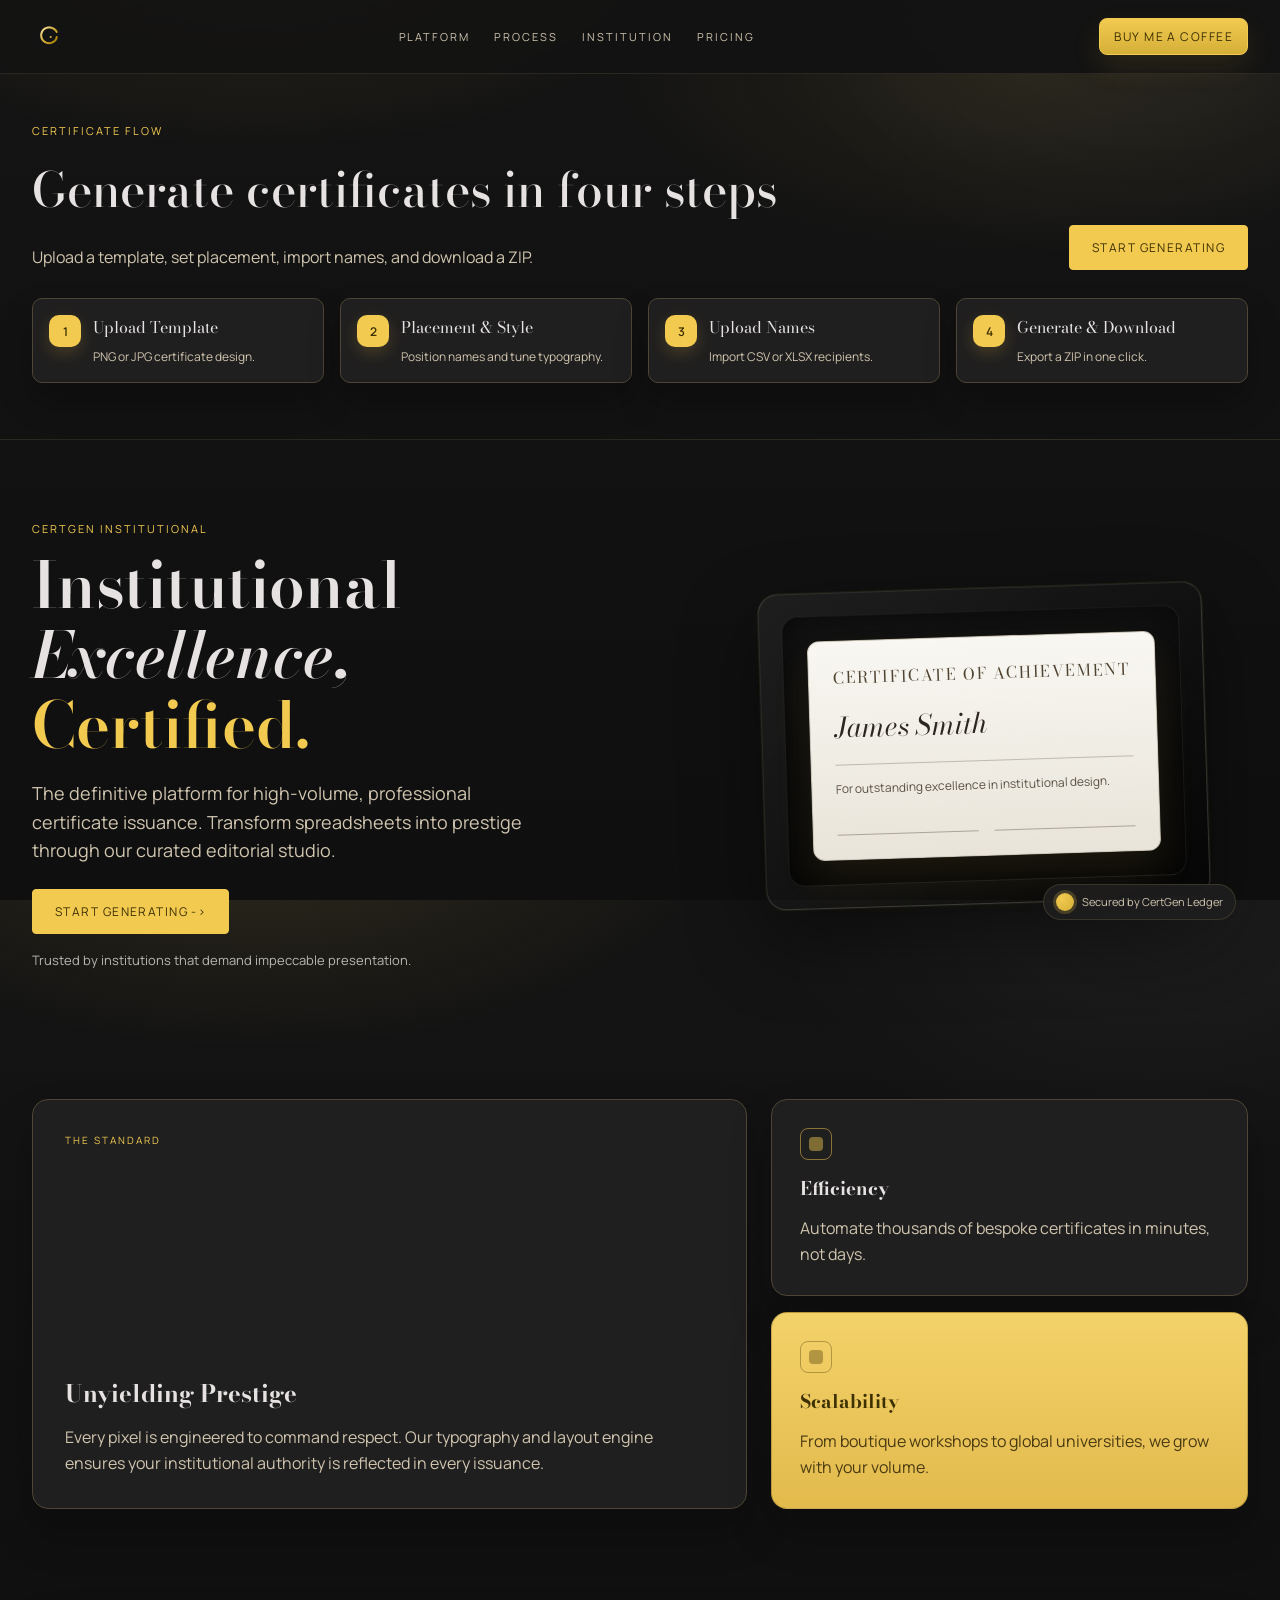
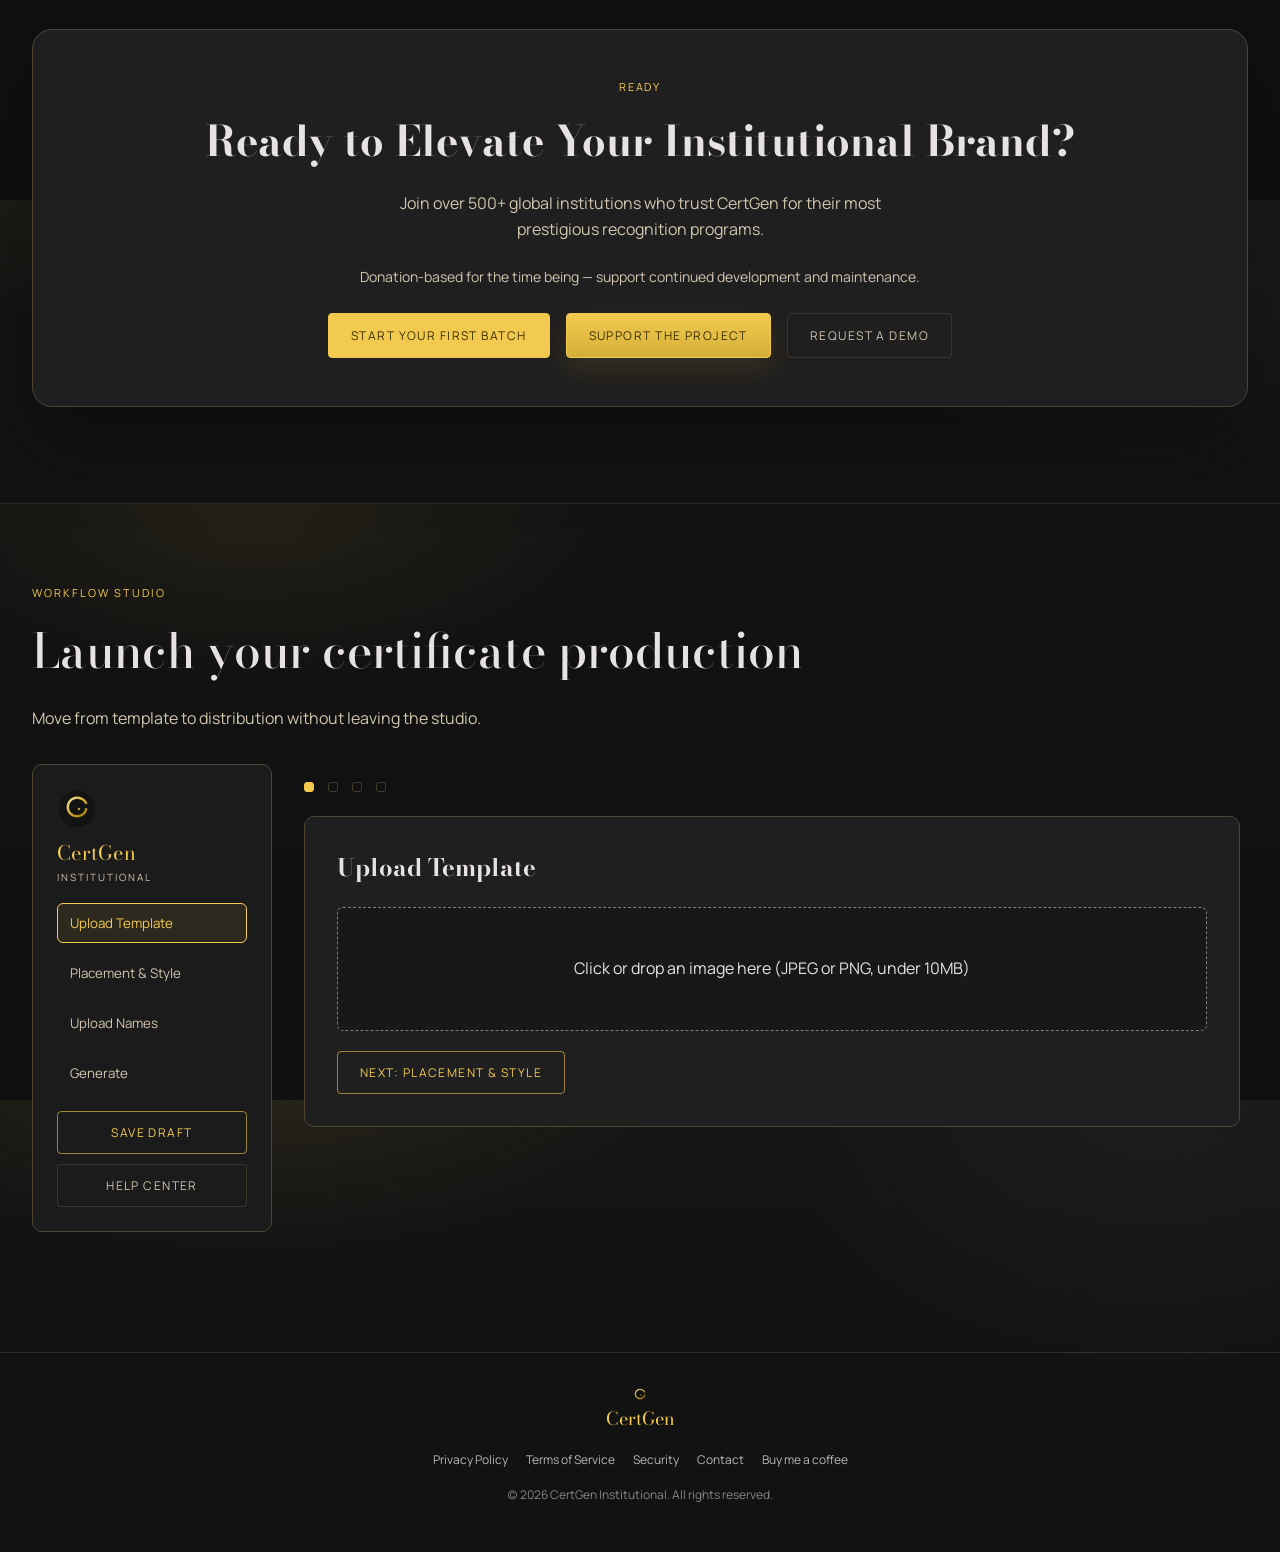
==== frontend/index.html @ 479f9cbf "fix: remove browser api key dependency" ====
<!doctype html>
<html lang="en">
	<head>
		<meta charset="utf-8" />
		<meta name="viewport" content="width=device-width,initial-scale=1" />
		<title>CertGen</title>
		<link rel="preconnect" href="https://fonts.gstatic.com" crossorigin>
		<link href="https://fonts.googleapis.com/css2?family=Bodoni+Moda:wght@400;500;600&family=Manrope:wght@400;500;600&display=swap" rel="stylesheet">
		<link rel="stylesheet" href="css/main.css">
			<link rel="icon" href="assets/favicon.png" type="image/png">
			<link rel="apple-touch-icon" href="assets/favicon.png">
			<meta name="theme-color" content="#f2ca50">
	</head>
	<body>
		<header class="site-header">
			<div class="nav">
				<div class="brand-mark"><img src="assets/logo.png" alt="CertGen" class="brand-logo" /></div>
				<nav class="nav-links" aria-label="Primary">
					<a href="#platform">Platform</a>
					<a href="#process">Process</a>
					<a href="#institution">Institution</a>
					<a href="#pricing">Pricing</a>
				</nav>
				<a class="btn donate nav-cta" href="https://www.buymeacoffee.com/a_k_t_16" target="_blank" rel="noopener" aria-label="Support the project on Buy Me a Coffee">Buy me a coffee</a>
			</div>
		</header>

		<main class="page">
			<section class="workflow-section" id="process">
				<div class="container">
					<div class="process-header">
						<div>
							<div class="section-kicker">CERTIFICATE FLOW</div>
							<h2 class="section-title">Generate certificates in four steps</h2>
							<p class="section-subtitle">Upload a template, set placement, import names, and download a ZIP.</p>
						</div>
						<a class="btn primary" href="#workflow-app">Start Generating</a>
					</div>
					<div class="process-steps" aria-label="Certificate generation steps">
						<div class="process-step">
							<div class="process-num">1</div>
							<div>
								<div class="process-title">Upload Template</div>
								<p class="process-desc">PNG or JPG certificate design.</p>
							</div>
						</div>
						<div class="process-step">
							<div class="process-num">2</div>
							<div>
								<div class="process-title">Placement &amp; Style</div>
								<p class="process-desc">Position names and tune typography.</p>
							</div>
						</div>
						<div class="process-step">
							<div class="process-num">3</div>
							<div>
								<div class="process-title">Upload Names</div>
								<p class="process-desc">Import CSV or XLSX recipients.</p>
							</div>
						</div>
						<div class="process-step">
							<div class="process-num">4</div>
							<div>
								<div class="process-title">Generate &amp; Download</div>
								<p class="process-desc">Export a ZIP in one click.</p>
							</div>
						</div>
					</div>
				</div>
			</section>

			<section class="hero" id="platform">
				<div class="container hero-grid">
					<div class="hero-copy">
						<div class="section-kicker">CERTGEN INSTITUTIONAL</div>
						<h1 class="hero-title">
							Institutional <span class="hero-italic">Excellence,</span><br>
							<span class="hero-accent">Certified.</span>
						</h1>
						<p class="hero-sub">
							The definitive platform for high-volume, professional certificate issuance.
							Transform spreadsheets into prestige through our curated editorial studio.
						</p>
						<div class="hero-actions">
							<a class="btn primary" href="#workflow-app">Start Generating -&gt;</a>
						</div>
						<div class="hero-footnote">Trusted by institutions that demand impeccable presentation.</div>
					</div>
					<div class="hero-visual" aria-hidden="true">
						<div class="visual-frame">
							<div class="visual-glass">
								<div class="certificate-card">
									<div class="certificate-title">Certificate of Achievement</div>
									<div class="certificate-name">James Smith</div>
									<div class="certificate-line"></div>
									<div class="certificate-body">For outstanding excellence in institutional design.</div>
									<div class="certificate-signatures">
										<div class="signature"></div>
										<div class="signature"></div>
									</div>
								</div>
							</div>
						</div>
						<div class="ledger-badge">
							<div class="ledger-dot"></div>
							Secured by CertGen Ledger
						</div>
					</div>
				</div>
			</section>

			<section class="feature-section" id="institution">
				<div class="container feature-grid">
					<div class="feature-card large">
						<div class="feature-tag">THE STANDARD</div>
						<h2>Unyielding Prestige</h2>
						<p>Every pixel is engineered to command respect. Our typography and layout engine ensures your institutional authority is reflected in every issuance.</p>
					</div>
					<div class="feature-stack">
						<div class="feature-card">
							<div class="feature-icon"></div>
							<h3>Efficiency</h3>
							<p>Automate thousands of bespoke certificates in minutes, not days.</p>
						</div>
						<div class="feature-card gold">
							<div class="feature-icon dark"></div>
							<h3>Scalability</h3>
							<p>From boutique workshops to global universities, we grow with your volume.</p>
						</div>
					</div>
				</div>
			</section>


			<section class="cta-section" id="pricing">
				<div class="container">
					<div class="cta-card">
						<div class="section-kicker">READY</div>
						<h2>Ready to Elevate Your Institutional Brand?</h2>
						<p>Join over 500+ global institutions who trust CertGen for their most prestigious recognition programs.</p>
						<p class="donation-note">Donation-based for the time being — support continued development and maintenance.</p>
						<div class="cta-actions">
							<a class="btn primary" href="#workflow-app">Start Your First Batch</a>
							<a class="btn donate" href="https://www.buymeacoffee.com/a_k_t_16" target="_blank" rel="noopener" aria-label="Support the project on Buy Me a Coffee">Support the project</a>
							<a class="btn ghost" href="#workflow-app">Request a Demo</a>
						</div>
					</div>
				</div>
			</section>

			<section id="workflow-app" class="app-shell">
				<div class="container app-intro">
					<div class="section-kicker">WORKFLOW STUDIO</div>
					<h2 class="section-title">Launch your certificate production</h2>
					<p class="section-subtitle">Move from template to distribution without leaving the studio.</p>
				</div>

				<!-- Page layout: left sidebar and content column -->
				<div class="layout">
					<aside class="sidebar" role="navigation" aria-label="Workflow">
						<div class="brand">
							<img src="assets/logo.png" alt="CertGen" class="sidebar-logo" />
							<div class="brand-title">CertGen</div>
							<div class="brand-sub">INSTITUTIONAL</div>
						</div>
						<nav class="side-nav">
							<button class="side-item active">Upload Template</button>
							<button class="side-item">Placement &amp; Style</button>
							<button class="side-item">Upload Names</button>
							<button class="side-item">Generate</button>
						</nav>
						<div class="side-actions">
							<button class="btn">Save Draft</button>
							<button class="btn ghost">Help Center</button>
						</div>
					</aside>

					<div class="content">
						<div id="step-indicator">
							<div class="indicator-line">
								<div class="marker active"><span>Template</span></div>
								<div class="marker"><span>Placement &amp; Style</span></div>
								<div class="marker"><span>Names</span></div>
								<div class="marker"><span>Generate</span></div>
							</div>
						</div>

						<div class="app-main">
			<section id="step-1" class="step">
				<div class="step-number">1</div>
				<div class="card">
					<h2>Upload Template</h2>
					<div id="template-drop-zone" class="upload-zone">Click or drop an image here (JPEG or PNG, under 10MB)</div>
					<input id="template-input" type="file" accept="image/jpeg,image/png" style="display:none" />
					<div id="template-info" class="info" style="display:none"></div>
					<div id="template-warning" class="upload-warning" style="display:none"></div>
					<div class="actions"><button class="btn" id="to-step-2">Next: Placement &amp; Style</button></div>
				</div>
			</section>

			<section id="step-2" class="step" style="display:none">
				<div class="step-number">2</div>
				<div class="card">
					<h2>Placement &amp; Style</h2>
					<div class="place-style-grid">
						<div class="place-panel">
							<div class="coord-panel">
								<div class="coord-item"><span class="coord-label">X</span> <span id="coord-x">0 px</span></div>
								<div class="coord-item"><span class="coord-label">Y</span> <span id="coord-y">0 px</span></div>
								<label class="snap-label"><input id="snap-toggle" type="checkbox" /> Snap 10px</label>
							</div>
							<div id="live-preview">
								<canvas id="preview-canvas" width="400" height="250"></canvas>
								<div class="preview-controls">
									<button id="preview-zoom" title="Open larger preview">🔍</button>
									<button id="preview-fullscreen" title="Fullscreen preview">⛶</button>
								</div>
							</div>
							<div id="position-display">X: 50.0%  Y: 58.0%</div>
							<div id="text-toolbar" class="text-toolbar" aria-hidden="false">
								<div class="toolbar-group">
									<div class="toolbar-label">Style</div>
									<div class="toolbar-controls">
										<button id="toolbar-bold" class="toolbar-btn" title="Bold" aria-pressed="false">
											<span class="toolbar-icon">B</span>
											<span class="toolbar-text">Bold</span>
										</button>
										<button id="toolbar-italic" class="toolbar-btn" title="Italic" aria-pressed="false">
											<span class="toolbar-icon">I</span>
											<span class="toolbar-text">Italic</span>
										</button>
									</div>
								</div>
								<div class="toolbar-group">
									<div class="toolbar-label">Size</div>
									<div class="toolbar-controls">
										<button id="toolbar-decrease" class="toolbar-btn" title="Smaller">A-</button>
										<span id="toolbar-size" class="toolbar-size">32pt</span>
										<button id="toolbar-increase" class="toolbar-btn" title="Larger">A+</button>
									</div>
								</div>
								<div class="toolbar-group">
									<div class="toolbar-label">Align</div>
									<div class="toolbar-controls">
										<button id="toolbar-align-left" class="toolbar-btn" title="Align left" aria-pressed="false">Left</button>
										<button id="toolbar-align-center" class="toolbar-btn active" title="Align center" aria-pressed="true">Center</button>
										<button id="toolbar-align-right" class="toolbar-btn" title="Align right" aria-pressed="false">Right</button>
									</div>
								</div>
							</div>
						</div>
						<div class="style-panel">
							<div class="controls-row">
								<div class="control">
									<label class="label">Font</label>
									<div id="font-cards" class="font-cards"></div>
								</div>
								<div class="control">
									<label class="label">Size</label>
									<div class="range-wrap">
										<input id="font-size-slider" type="range" min="24" max="100" value="64" />
										<span id="font-size-value">64</span>
									</div>
								</div>
								<div class="control">
									<label class="label">Color</label>
									<input id="font-color-picker" type="color" value="#C9A84C" />
									<div class="color-swatches">
										<button class="color-swatch" data-color="#C9A84C" style="background:#C9A84C"></button>
										<button class="color-swatch" data-color="#8B6F2E" style="background:#8B6F2E"></button>
										<button class="color-swatch" data-color="#ffffff" style="background:#ffffff;border:1px solid #ddd"></button>
										<button class="color-swatch" data-color="#0A3EA8" style="background:#0A3EA8"></button>
									</div>
								</div>
							</div>

							<div class="control">
								<label class="label">Output Format</label>
								<div class="format-group" role="radiogroup" aria-label="Output format">
									<label class="format-option">
										<input type="radio" name="output-format" value="jpeg" checked />
										<span class="format-card">
											<span class="format-title">JPEG</span>
											<span class="format-sub">One image per name</span>
										</span>
									</label>
									<label class="format-option">
										<input type="radio" name="output-format" value="pdf" />
										<span class="format-card">
											<span class="format-title">PDF</span>
											<span class="format-sub">Print-ready files</span>
										</span>
									</label>
									<label class="format-option">
										<input type="radio" name="output-format" value="both" />
										<span class="format-card">
											<span class="format-title">Both</span>
											<span class="format-sub">JPEG + PDF in folders</span>
										</span>
									</label>
								</div>
								<div id="output-format-hint" class="output-hint">Output: JPEG only</div>
							</div>


						</div>
					</div>
					<div class="actions"><button class="btn" id="to-step-3">Next: Names</button></div>
				</div>
			</section>

			<section id="step-3" class="step" style="display:none">
				<div class="step-number">3</div>
				<div class="card">
					<h2>Upload Names</h2>
					<div id="spreadsheet-drop-zone" class="upload-zone">Click or drop a CSV or XLSX file here (under 5MB)</div>
					<input id="spreadsheet-input" type="file" accept=".csv,.xlsx" style="display:none" />
					<div id="spreadsheet-warning" class="upload-warning" style="display:none"></div>
					<div id="spreadsheet-info" class="info" style="display:none">
						<div id="row-count"></div>
						<!-- Upload success callout (filled by uploader.js) -->
						<div id="upload-success" class="upload-success" style="display:none"></div>
						<!-- Lightweight preview warnings (empty/duplicates in preview) -->
						<div id="preview-warning" class="upload-warning" style="display:none"></div>
						<label class="label">Column</label>
						<select id="column-select"></select>
						<div id="preview-table-wrap">
							<table id="preview-table"></table>
						</div>
					</div>
					<div class="actions"><button class="btn" id="to-step-4">Next: Generate</button></div>
				</div>
			</section>

			<section id="step-4" class="step" style="display:none">
				<div class="step-number">4</div>
				<div class="generate-grid">
					<div class="card generate-panel">
						<h2>Generate</h2>
						<button class="btn big-cta" id="generate-btn">Generate My Certificates →</button>

						<div id="progress-hero" class="progress-hero" style="display:none">
							<div class="hero-badges">
								<div class="badge files-badge"><span id="files-count">0</span> Files</div>
								<div class="badge dpi-badge">300 DPI</div>
							</div>
							<div class="hero-percent"><span class="big-percent">0%</span></div>
							<div class="hero-status">Rendering assets — <span id="eta">Estimating…</span></div>
							<div id="progress-bar-wrap" class="progress" style="display:none">
								<div class="progress-outer">
									<div class="progress-inner" style="width:0%"></div>
								</div>
								<div class="progress-text">0%</div>
							</div>
						</div>

						<div id="result-area" style="display:none">
							<div class="success">Certificates ready.</div>
							<div class="actions">
								<button class="btn" id="download-zip">Download ZIP</button>
								<button class="btn" id="new-batch">Start new batch</button>
							</div>
						</div>
					</div>

					<aside class="card generate-preview-card" aria-label="Final preview">
						<div class="preview-header">Final Preview</div>
						<canvas id="generate-preview-canvas" width="400" height="250"></canvas>
						<div class="preview-caption">Matches your placement and styling</div>
					</aside>
				</div>
			</section>
					</div>

				</div> <!-- /.content -->

			</div> <!-- /.layout -->
			</section>
		</main>

		<footer class="site-footer">
			<div class="container footer-inner">
				<div class="footer-brand" style="display: block;align-items: center;" ><img src="assets/logo.png" alt="CertGen" class="footer-logo" style="display: block;margin: 0 auto;" /> CertGen</div>
				<div class="footer-links">
					<a href="privacy.html">Privacy Policy</a>
					<a href="terms.html">Terms of Service</a>
					<a href="security.html">Security</a>
					<a href="#platform">Contact</a>
					<a href="https://www.buymeacoffee.com/a_k_t_16" target="_blank" rel="noopener" aria-label="Support the project on Buy Me a Coffee">Buy me a coffee</a>
				</div>
				<div class="footer-note">(c) 2026 CertGen Institutional. All rights reserved.</div>
			</div>
		</footer>

		<!-- Modal for enlarged preview -->
		<div id="preview-modal" class="modal" aria-hidden="true">
			<div class="modal-card">
				<canvas id="modal-canvas"></canvas>
				<div style="text-align:right;margin-top:8px;"><button id="modal-close" class="btn">Close</button></div>
			</div>
		</div>
		<script type="module" src="js/app.js"></script>
	</body>
</html>
---- frontend/css/main.css ----
:root {
	--bg: #131313;
	--bg-dim: #0e0e0e;
	--surface: #1c1b1b;
	--surface-2: #201f1f;
	--surface-3: #2a2a2a;
	--surface-4: #353534;
	--text: #e5e2e1;
	--text-muted: #d0c5af;
	--text-weak: #b9b8b4;
	--outline: #4d4635;
	--outline-strong: #99907c;
	--gold: #f2ca50;
	--gold-deep: #d4af37;
	--gold-ink: #3c2f00;
	--paper: #f9f7f2;
	--paper-2: #e8e4d9;
	--shadow-gold: rgba(212, 175, 55, 0.08);
	--radius-sm: 4px;
	--radius-md: 6px;
	--radius-lg: 10px;
	--radius-xl: 16px;
	--container: 1280px;
	--gutter: 32px;
	--gutter-mobile: 16px;
	--font-display: 'Bodoni Moda', serif;
	--font-sans: 'Manrope', sans-serif;
}

* { box-sizing: border-box; }

html, body { height: 100%; }

body {
	margin: 0;
	font-family: var(--font-sans);
	font-size: 16px;
	line-height: 1.6;
	color: var(--text);
	background:
		radial-gradient(800px 400px at 20% -10%, rgba(242, 202, 80, 0.12), transparent 60%),
		radial-gradient(700px 500px at 90% 0%, rgba(255, 255, 255, 0.04), transparent 55%),
		linear-gradient(180deg, #141414 0%, #0f0f0f 100%);
}

a { color: inherit; text-decoration: none; }

img { max-width: 100%; display: block; }

button, input, select, textarea {
	font-family: var(--font-sans);
	color: inherit;
}

.container {
	max-width: var(--container);
	margin: 0 auto;
	padding: 0 var(--gutter);
}

.section-kicker {
	font-size: 11px;
	letter-spacing: 0.18em;
	text-transform: uppercase;
	color: var(--gold);
	margin-bottom: 12px;
}

.section-title {
	font-family: var(--font-display);
	font-size: clamp(28px, 4vw, 48px);
	font-weight: 500;
	margin: 0 0 16px;
}

.section-subtitle {
	color: var(--text-muted);
	max-width: 520px;
	margin: 0;
}

.site-header {
	position: sticky;
	top: 0;
	z-index: 50;
	background: rgba(19, 19, 19, 0.88);
	backdrop-filter: blur(8px);
	border-bottom: 1px solid rgba(77, 70, 53, 0.4);
}

.nav {
	max-width: var(--container);
	margin: 0 auto;
	padding: 18px var(--gutter);
	display: flex;
	align-items: center;
	justify-content: space-between;
	gap: 24px;
}

.nav .nav-cta {
	margin-left: 12px;
	padding: 8px 14px;
	font-size: 12px;
	border-radius: 8px;
	height: auto;
}

@media (max-width: 720px) {
    .nav .nav-cta { display: none; }
}

.brand-mark {
	font-family: var(--font-display);
	font-size: 22px;
	letter-spacing: 0.02em;
	color: var(--gold);
}

.brand-mark .brand-logo {
	height: 34px;
	display: block;
}

.sidebar .brand .sidebar-logo {
	height: 40px;
	display: block;
	margin-bottom: 8px;
}

.footer-brand .footer-logo {
	height: 20px;
	vertical-align: middle;
	margin-right: 8px;
}

.nav-links {
	display: flex;
	gap: 24px;
	font-size: 11px;
	text-transform: uppercase;
	letter-spacing: 0.18em;
	color: var(--text-muted);
}

.nav-links a:hover { color: var(--text); }

.page { overflow-x: hidden; }
.page section { scroll-margin-top: 96px; }

.hero {
	padding: 80px 0 48px;
}

.hero-grid {
	display: grid;
	grid-template-columns: minmax(0, 1.1fr) minmax(0, 0.9fr);
	gap: 40px;
	align-items: center;
}

.hero-title {
	font-family: var(--font-display);
	font-size: clamp(42px, 6vw, 64px);
	font-weight: 600;
	line-height: 1.1;
	margin: 0 0 18px;
}

.hero-italic { font-style: italic; }
.hero-accent { color: var(--gold); }

.hero-sub {
	color: var(--text-muted);
	font-size: 18px;
	max-width: 520px;
	margin: 0 0 24px;
}

.hero-actions {
	display: flex;
	gap: 16px;
	flex-wrap: wrap;
	margin-bottom: 16px;
}

.hero-footnote {
	color: var(--text-weak);
	font-size: 13px;
}

.hero-visual {
	position: relative;
	display: grid;
	place-items: center;
	padding: 24px;
}

.visual-frame {
	background: linear-gradient(140deg, rgba(255, 255, 255, 0.06), rgba(0, 0, 0, 0.6));
	border: 1px solid rgba(255, 255, 255, 0.12);
	border-radius: 20px;
	padding: 22px;
	box-shadow: 0 30px 80px rgba(0, 0, 0, 0.45), 0 0 0 1px rgba(242, 202, 80, 0.08);
	transform: rotate(-1.8deg);
}

.visual-glass {
	background: linear-gradient(180deg, rgba(19, 19, 19, 0.9), rgba(10, 10, 10, 0.9));
	border: 1px solid rgba(255, 255, 255, 0.05);
	border-radius: 16px;
	padding: 24px;
	box-shadow: inset 0 0 40px rgba(0, 0, 0, 0.6);
}

.certificate-card {
	background: linear-gradient(180deg, var(--paper) 0%, var(--paper-2) 100%);
	border: 1px solid rgba(153, 144, 124, 0.5);
	border-radius: 12px;
	padding: 24px;
	min-width: 260px;
	min-height: 220px;
	color: #2b2620;
	display: grid;
	gap: 12px;
	box-shadow: 0 24px 40px var(--shadow-gold);
}

.certificate-title {
	font-family: var(--font-display);
	font-size: 16px;
	letter-spacing: 0.1em;
	text-transform: uppercase;
	color: #4f4332;
}

.certificate-name {
	font-family: var(--font-display);
	font-size: 28px;
	font-style: italic;
}

.certificate-line {
	height: 1px;
	background: rgba(79, 67, 50, 0.3);
}

.certificate-body {
	font-size: 12px;
	color: #5c5245;
}

.certificate-signatures {
	display: flex;
	gap: 16px;
	margin-top: auto;
}

.signature {
	height: 20px;
	flex: 1;
	border-bottom: 1px solid rgba(79, 67, 50, 0.4);
}

.ledger-badge {
	position: absolute;
	right: 12px;
	bottom: 8px;
	display: inline-flex;
	align-items: center;
	gap: 8px;
	padding: 8px 12px;
	border-radius: 999px;
	background: rgba(32, 31, 31, 0.9);
	border: 1px solid rgba(77, 70, 53, 0.6);
	font-size: 11px;
	color: var(--text-muted);
}

.ledger-dot {
	width: 18px;
	height: 18px;
	border-radius: 50%;
	background: radial-gradient(circle at 30% 30%, var(--gold), var(--gold-deep));
	box-shadow: 0 0 0 3px rgba(242, 202, 80, 0.2);
}

.feature-section {
	padding: 80px 0;
}

.feature-grid {
	display: grid;
	grid-template-columns: minmax(0, 1.2fr) minmax(0, 0.8fr);
	gap: 24px;
}

.feature-card {
	background: var(--surface-2);
	border: 1px solid var(--outline);
	border-radius: var(--radius-xl);
	padding: 28px;
	color: var(--text);
	box-shadow: 0 24px 40px rgba(0, 0, 0, 0.25);
}

.feature-card.large {
	padding: 32px;
	min-height: 240px;
	display: flex;
	flex-direction: column;
	justify-content: flex-end;
}

.feature-card h2,
.feature-card h3 {
	font-family: var(--font-display);
	margin: 0 0 12px;
}

.feature-card p {
	color: var(--text-muted);
	margin: 0;
}

.feature-tag {
	font-size: 10px;
	letter-spacing: 0.2em;
	text-transform: uppercase;
	color: var(--gold);
	margin-bottom: auto;
}

.feature-stack {
	display: grid;
	gap: 16px;
}

.feature-card.gold {
	background: linear-gradient(180deg, #f4d26a 0%, #e2ba4c 100%);
	color: var(--gold-ink);
	border-color: rgba(60, 47, 0, 0.25);
}

.feature-card.gold p { color: #4a3a12; }

.feature-icon {
	width: 32px;
	height: 32px;
	border-radius: 8px;
	border: 1px solid rgba(242, 202, 80, 0.5);
	margin-bottom: 14px;
	position: relative;
}

.feature-icon::after {
	content: "";
	position: absolute;
	inset: 8px;
	border-radius: 4px;
	background: rgba(242, 202, 80, 0.45);
}

.feature-icon.dark {
	border-color: rgba(60, 47, 0, 0.35);
}

.feature-icon.dark::after { background: rgba(60, 47, 0, 0.35); }

.workflow-section {
	padding: 48px 0 56px;
	border-bottom: 1px solid rgba(77, 70, 53, 0.4);
	background: radial-gradient(700px 300px at 80% 0%, rgba(242, 202, 80, 0.08), transparent 60%);
}

.process-header {
	display: flex;
	align-items: flex-end;
	justify-content: space-between;
	gap: 24px;
	flex-wrap: wrap;
	margin-bottom: 28px;
}

.process-steps {
	display: grid;
	grid-template-columns: repeat(4, minmax(0, 1fr));
	gap: 16px;
}

.process-step {
	background: var(--surface-2);
	border: 1px solid var(--outline);
	border-radius: var(--radius-lg);
	padding: 16px;
	display: flex;
	gap: 12px;
	align-items: flex-start;
	box-shadow: 0 18px 32px rgba(0, 0, 0, 0.25);
}

.process-num {
	width: 32px;
	height: 32px;
	border-radius: 10px;
	background: var(--gold);
	color: var(--gold-ink);
	display: grid;
	place-items: center;
	font-size: 12px;
	font-weight: 600;
	box-shadow: 0 6px 16px rgba(242, 202, 80, 0.18);
}

.process-title {
	font-family: var(--font-display);
	font-size: 16px;
	margin-bottom: 6px;
}

.process-desc {
	color: var(--text-muted);
	font-size: 12px;
	margin: 0;
}

.cta-section {
	padding: 40px 0 96px;
}

.cta-card {
	background: var(--surface-2);
	border: 1px solid var(--outline);
	border-radius: 20px;
	padding: 48px;
	text-align: center;
	box-shadow: 0 40px 80px rgba(0, 0, 0, 0.3);
}

.cta-card h2 {
	font-family: var(--font-display);
	font-size: clamp(28px, 4vw, 42px);
	margin: 0 0 16px;
}

.cta-card p {
	color: var(--text-muted);
	max-width: 560px;
	margin: 0 auto 24px;
}

.cta-actions {
	display: flex;
	justify-content: center;
	gap: 16px;
	flex-wrap: wrap;
}

.donation-note {
	color: var(--text-muted);
	font-size: 14px;
	margin-top: 8px;
	margin-bottom: 18px;
}

.btn.donate {
	/* Make donation visually prominent while matching brand */
	background: linear-gradient(180deg, var(--gold) 0%, var(--gold-deep) 100%);
	color: var(--gold-ink);
	border-color: var(--gold);
	box-shadow: 0 12px 28px rgba(212, 175, 55, 0.12);
}

.btn.donate:hover {
	background: #f6d66a;
}

.site-footer {
	border-top: 1px solid rgba(77, 70, 53, 0.5);
	padding: 32px 0 48px;
	color: var(--text-weak);
	font-size: 12px;
}

.footer-inner {
	display: grid;
	gap: 16px;
	justify-items: center;
	text-align: center;
}

.footer-brand {
	font-family: var(--font-display);
	color: var(--gold);
	font-size: 18px;
}

.footer-links {
	display: flex;
	gap: 18px;
	flex-wrap: wrap;
	justify-content: center;
}

.footer-note { opacity: 0.7; }

.btn {
	display: inline-flex;
	align-items: center;
	justify-content: center;
	gap: 8px;
	padding: 12px 22px;
	border-radius: var(--radius-sm);
	border: 1px solid rgba(242, 202, 80, 0.6);
	background: transparent;
	color: var(--gold);
	font-size: 12px;
	letter-spacing: 0.12em;
	text-transform: uppercase;
	cursor: pointer;
	transition: all 200ms ease;
}

.btn:hover {
	border-color: var(--gold);
	color: var(--gold-ink);
	background: var(--gold);
}

.btn.primary {
	background: var(--gold);
	color: var(--gold-ink);
	border-color: var(--gold);
}

.btn.primary:hover {
	background: #f6d66a;
}

.btn.ghost {
	background: transparent;
	color: var(--text-muted);
	border-color: rgba(77, 70, 53, 0.6);
}

.btn.ghost:hover {
	color: var(--gold);
	border-color: var(--gold);
	background: rgba(242, 202, 80, 0.12);
}

.app-shell {
	padding: 80px 0 120px;
	border-top: 1px solid rgba(77, 70, 53, 0.4);
	background: radial-gradient(600px 300px at 20% 0%, rgba(242, 202, 80, 0.08), transparent 60%);
}

.app-intro {
	margin-bottom: 32px;
}

.layout {
	display: flex;
	gap: 24px;
	align-items: flex-start;
	padding: 0 var(--gutter);
	max-width: var(--container);
	margin: 0 auto;
}

.sidebar {
	width: 240px;
	background: var(--surface);
	border: 1px solid var(--outline);
	border-radius: var(--radius-lg);
	padding: 24px;
	position: sticky;
	top: 120px;
}

.sidebar .brand {
	color: var(--gold);
	margin-bottom: 18px;
}

.sidebar .brand-icon { font-size: 20px; }
.sidebar .brand-title {
	font-family: var(--font-display);
	font-size: 20px;
	margin-top: 6px;
}

.sidebar .brand-sub {
	font-size: 10px;
	letter-spacing: 0.2em;
	color: var(--text-muted);
}

.side-nav {
	display: flex;
	flex-direction: column;
	gap: 10px;
	margin-top: 16px;
}

.side-item {
	background: transparent;
	border: 1px solid transparent;
	color: var(--text-muted);
	text-align: left;
	padding: 10px 12px;
	border-radius: var(--radius-md);
	cursor: pointer;
	transition: all 200ms ease;
}

.side-item.active,
.side-item:hover {
	border-color: var(--gold);
	color: var(--gold);
	background: rgba(242, 202, 80, 0.08);
}

.side-actions {
	margin-top: 18px;
	display: flex;
	flex-direction: column;
	gap: 10px;
}

.side-actions .btn {
	width: 100%;
}

.content {
	flex: 1;
	min-width: 0;
}

#step-indicator {
	padding: 18px 8px 0 8px;
}

.indicator-line {
	display: flex;
	gap: 14px;
	align-items: center;
}

.indicator-line .marker {
	width: 10px;
	height: 10px;
	border-radius: 3px;
	border: 1px solid rgba(77, 70, 53, 0.8);
	background: transparent;
}

.indicator-line .marker.active {
	background: var(--gold);
	border-color: var(--gold);
}

.indicator-line .marker span { display: none; }

.app-main {
	padding: 24px 8px 80px;
	display: flex;
	flex-direction: column;
	gap: 24px;
}

.step {
	position: relative;
}

.step-number {
	position: absolute;
	font-family: var(--font-display);
	font-size: 140px;
	color: var(--text);
	opacity: 0.04;
	top: -10px;
	left: 0;
	pointer-events: none;
	z-index: 0;
}

.card {
	position: relative;
	z-index: 1;
	border-left: 3px solid var(--gold);
	background: var(--surface-2);
	padding: 32px;
	border-radius: var(--radius-lg);
	border: 1px solid var(--outline);
}

.card h2 {
	font-family: var(--font-display);
	margin-top: 0;
}

.actions { margin-top: 20px; }

.upload-zone {
	border: 1px dashed rgba(232, 228, 217, 0.5);
	padding: 3rem;
	text-align: center;
	cursor: pointer;
	border-radius: var(--radius-md);
	background: rgba(0, 0, 0, 0.2);
}

.upload-zone:hover,
.upload-zone.dragover {
	border-color: var(--gold);
	background: rgba(242, 202, 80, 0.05);
}

.label {
	display: block;
	font-size: 11px;
	text-transform: uppercase;
	letter-spacing: 0.16em;
	color: var(--text-muted);
	margin-bottom: 8px;
}

.info { margin-top: 12px; color: var(--text-muted); font-size: 13px; }

.place-style-grid {
	display: grid;
	grid-template-columns: minmax(0, 1.2fr) minmax(0, 0.8fr);
	gap: 24px;
	align-items: start;
	margin-top: 8px;
}

.style-panel {
	border-left: 1px solid var(--outline);
	padding-left: 24px;
}

.coord-panel {
	display: flex;
	gap: 18px;
	align-items: center;
	margin-top: 8px;
	margin-bottom: 12px;
	flex-wrap: wrap;
}

.coord-item {
	background: rgba(255, 255, 255, 0.02);
	padding: 10px 14px;
	border-radius: var(--radius-md);
	color: var(--text-muted);
	font-size: 13px;
}

.coord-label {
	display: block;
	font-size: 10px;
	text-transform: uppercase;
	color: var(--text-muted);
	margin-right: 6px;
}

.snap-label { color: var(--text-muted); font-size: 13px; }

#live-preview {
	margin-top: 16px;
	background: var(--surface-3);
	border-radius: var(--radius-lg);
	padding: 16px;
	border: 1px solid var(--outline);
}

#preview-canvas {
	max-width: 400px;
	width: 100%;
	border: 1px solid rgba(77, 70, 53, 0.6);
	cursor: crosshair;
	background: rgba(0, 0, 0, 0.4);
}

.preview-controls {
	position: relative;
	margin-top: 10px;
	display: flex;
	gap: 8px;
}

.preview-controls button {
	background: var(--surface);
	border: 1px solid var(--outline);
	color: var(--gold);
	padding: 8px;
	border-radius: var(--radius-sm);
	cursor: pointer;
}

#position-display { margin-top: 8px; color: var(--text-muted); }

.text-toolbar {
	position: relative;
	margin-top: 14px;
	padding: 14px;
	border: 1px solid var(--outline);
	border-radius: var(--radius-md);
	background: var(--surface);
	display: grid;
	grid-template-columns: repeat(3, minmax(0, 1fr));
	gap: 12px;
}

.toolbar-group {
	display: flex;
	flex-direction: column;
	gap: 8px;
}

.toolbar-label {
	font-size: 10px;
	letter-spacing: 0.16em;
	text-transform: uppercase;
	color: var(--text-muted);
}

.toolbar-controls {
	display: flex;
	gap: 8px;
	align-items: center;
	flex-wrap: wrap;
}

.toolbar-btn {
	background: var(--surface-2);
	border: 1px solid var(--outline);
	color: var(--text);
	padding: 8px 12px;
	border-radius: var(--radius-sm);
	cursor: pointer;
	font-size: 12px;
	display: inline-flex;
	align-items: center;
	gap: 6px;
	transition: all 160ms ease;
}

.toolbar-btn:hover {
	border-color: var(--gold);
	color: var(--gold);
	background: rgba(242, 202, 80, 0.08);
}

.toolbar-btn.active {
	border-color: var(--gold);
	color: var(--gold-ink);
	background: var(--gold);
}

.toolbar-icon {
	width: 20px;
	height: 20px;
	border-radius: 6px;
	border: 1px solid rgba(242, 202, 80, 0.4);
	display: grid;
	place-items: center;
	font-family: var(--font-display);
	font-size: 12px;
	color: inherit;
}

.toolbar-text {
	font-size: 12px;
}

.toolbar-size {
	color: var(--text-muted);
	font-size: 13px;
	padding: 0 6px;
}

.controls-row {
	display: flex;
	gap: 16px;
	align-items: flex-end;
	flex-wrap: wrap;
}

.control { flex: 1; min-width: 180px; }

.range-wrap {
	display: flex;
	align-items: center;
	gap: 8px;
}

input[type="range"] { width: 100%; }

.font-cards {
	display: flex;
	flex-wrap: wrap;
	gap: 10px;
	margin-top: 12px;
}

.font-card {
	background: transparent;
	border: 1px solid var(--outline);
	color: var(--text-muted);
	padding: 10px 12px;
	border-radius: var(--radius-md);
	text-align: left;
	cursor: pointer;
	min-width: 160px;
	flex: 1 1 180px;
}

.font-card.active {
	background: var(--gold);
	color: var(--gold-ink);
	border-color: var(--gold);
}

.color-swatches {
	display: flex;
	gap: 8px;
	margin-top: 8px;
}

.color-swatch {
	width: 28px;
	height: 28px;
	border-radius: 6px;
	border: 2px solid rgba(255, 255, 255, 0.04);
	cursor: pointer;
}

.radio-group {
	display: flex;
	gap: 16px;
	flex-wrap: wrap;
	color: var(--text-muted);
}

.radio-group label { display: flex; gap: 8px; align-items: center; }

.format-group {
	display: grid;
	grid-template-columns: repeat(3, minmax(0, 1fr));
	gap: 12px;
}

.format-option {
	position: relative;
	cursor: pointer;
	margin: 0;
}

.format-option input {
	position: absolute;
	op: 10px;
	left: 10px;
	opacity: 0;
	pointer-events: none;
}

.format-card {
	display: flex;
	flex-direction: column;
	gap: 6px;
	padding: 14px 16px;
	border-radius: var(--radius-md);
	border: 1px solid var(--outline);
	background: var(--surface-2);
	color: var(--text);
	transition: all 160ms ease;
	min-height: 74px;
	justify-content: center;
}

.format-title {
	font-family: var(--font-display);
	font-size: 16px;
}

.format-sub {
	font-size: 12px;
	color: var(--text-muted);
}

.format-option input:checked + .format-card {
	border-color: var(--gold);
	background: rgba(242, 202, 80, 0.12);
	box-shadow: 0 12px 24px rgba(0, 0, 0, 0.25);
}

.format-option input:checked + .format-card .format-title {
	color: var(--gold);
}

.format-option input:focus-visible + .format-card {
	outline: 2px solid var(--gold);
	outline-offset: 2px;
}

.format-option:hover .format-card {
	border-color: var(--gold);
}

.output-hint {
	margin-top: 10px;
	font-size: 12px;
	color: var(--text-muted);
}

select, input[type="text"], input[type="color"] {
	background: var(--surface);
	border: 1px solid var(--outline);
	border-radius: var(--radius-sm);
	padding: 10px 12px;
	color: var(--text);
}

select:focus, input:focus {
	outline: 1px solid var(--gold);
}

.preview-header { display: flex; justify-content: space-between; align-items: center; }
.preview-badge {
	background: rgba(255, 255, 255, 0.02);
	border: 1px solid var(--outline);
	padding: 6px 10px;
	border-radius: var(--radius-sm);
	color: var(--text-muted);
	font-size: 12px;
}

.upload-success {
	margin-top: 12px;
	padding: 12px 16px;
	background: linear-gradient(180deg, rgba(201, 168, 76, 0.08), rgba(201, 168, 76, 0.04));
	border: 1px solid rgba(201, 168, 76, 0.18);
	color: var(--gold);
	border-radius: var(--radius-sm);
}

.upload-warning {
	margin-top: 8px;
	padding: 10px 12px;
	background: rgba(139, 58, 58, 0.06);
	border: 1px solid rgba(139, 58, 58, 0.08);
	color: #ffb4ab;
	border-radius: var(--radius-sm);
	font-size: 13px;
}

#preview-table-wrap {
	margin-top: 12px;
	border: 1px solid var(--outline);
	border-radius: var(--radius-md);
	overflow: auto;
	max-height: 240px;
}

#preview-table {
	width: 100%;
	border-collapse: collapse;
	font-size: 13px;
	color: var(--text-muted);
}

#preview-table th,
#preview-table td {
	padding: 12px 14px;
	text-align: left;
	border-bottom: 1px solid rgba(77, 70, 53, 0.4);
}

#preview-table th {
	text-transform: uppercase;
	letter-spacing: 0.12em;
	font-size: 10px;
	color: var(--text);
}

.generate-grid {
	display: grid;
	grid-template-columns: minmax(0, 1fr) minmax(0, 360px);
	gap: 24px;
	align-items: start;
}

.generate-preview-card {
	display: flex;
	flex-direction: column;
	gap: 12px;
}

.generate-preview-card canvas {
	width: 100%;
	max-width: 320px;
	border: 1px solid var(--outline);
}

.preview-caption { color: var(--text-muted); font-size: 12px; }

.big-cta { padding: 14px 20px; font-size: 14px; }

.progress-hero {
	margin-top: 16px;
	padding: 18px;
	background: linear-gradient(180deg, rgba(255, 255, 255, 0.02), rgba(255, 255, 255, 0.01));
	border: 1px solid var(--outline);
	border-radius: var(--radius-lg);
}

.hero-badges {
	display: flex;
	gap: 12px;
	align-items: center;
	margin-bottom: 12px;
	flex-wrap: wrap;
}

.badge {
	background: rgba(255, 255, 255, 0.02);
	padding: 8px 12px;
	border-radius: var(--radius-sm);
	border: 1px solid var(--outline);
	color: var(--text-muted);
	font-size: 13px;
}

.files-badge { color: var(--text); }

.hero-percent {
	font-size: 48px;
	color: var(--gold);
	font-family: var(--font-display);
	margin-bottom: 8px;
}

.hero-status { color: var(--text-muted); font-size: 13px; }

.progress { margin-top: 16px; }

.progress-outer {
	width: 100%;
	height: 12px;
	border-radius: 6px;
	background: transparent;
	border: 1px solid var(--outline);
	overflow: hidden;
}

.progress-inner { height: 100%; background: var(--gold); width: 0; }

.progress-text { margin-top: 8px; color: var(--text-muted); }

.success { color: #9ad0a5; margin-bottom: 8px; }

.modal {
	position: fixed;
	inset: 0;
	display: none;
	align-items: center;
	justify-content: center;
	background: rgba(0, 0, 0, 0.6);
	z-index: 9999;
}

.modal.active { display: flex; }

.modal .modal-card {
	background: #111;
	padding: 16px;
	border-radius: var(--radius-md);
	border: 1px solid var(--outline);
}

.modal canvas { max-width: 90vw; max-height: 90vh; display: block; }

@media (max-width: 1100px) {
	.hero-grid { grid-template-columns: 1fr; }
	.hero-visual { order: -1; }
	.feature-grid { grid-template-columns: 1fr; }
	.process-steps { grid-template-columns: repeat(2, minmax(0, 1fr)); }
}

@media (max-width: 900px) {
	.nav-links { display: none; }
	.hero { padding-top: 60px; }
	.layout {
		flex-direction: column;
		padding: 0 var(--gutter-mobile);
	}
	.sidebar {
		width: 100%;
		position: static;
	}
	.place-style-grid { grid-template-columns: 1fr; }
	.style-panel { border-left: 0; padding-left: 0; margin-top: 16px; }
	.controls-row { flex-direction: column; align-items: stretch; }
	.text-toolbar { grid-template-columns: repeat(2, minmax(0, 1fr)); }
	.format-group { grid-template-columns: repeat(2, minmax(0, 1fr)); }
	.generate-grid { grid-template-columns: 1fr; }
}

@media (max-width: 700px) {
	.container { padding: 0 var(--gutter-mobile); }
	.process-header { flex-direction: column; align-items: flex-start; }
	.process-steps { grid-template-columns: 1fr; }
	.cta-card { padding: 32px 24px; }
	.hero-actions { flex-direction: column; align-items: flex-start; }
	.text-toolbar { grid-template-columns: 1fr; }
	.format-group { grid-template-columns: 1fr; }
}
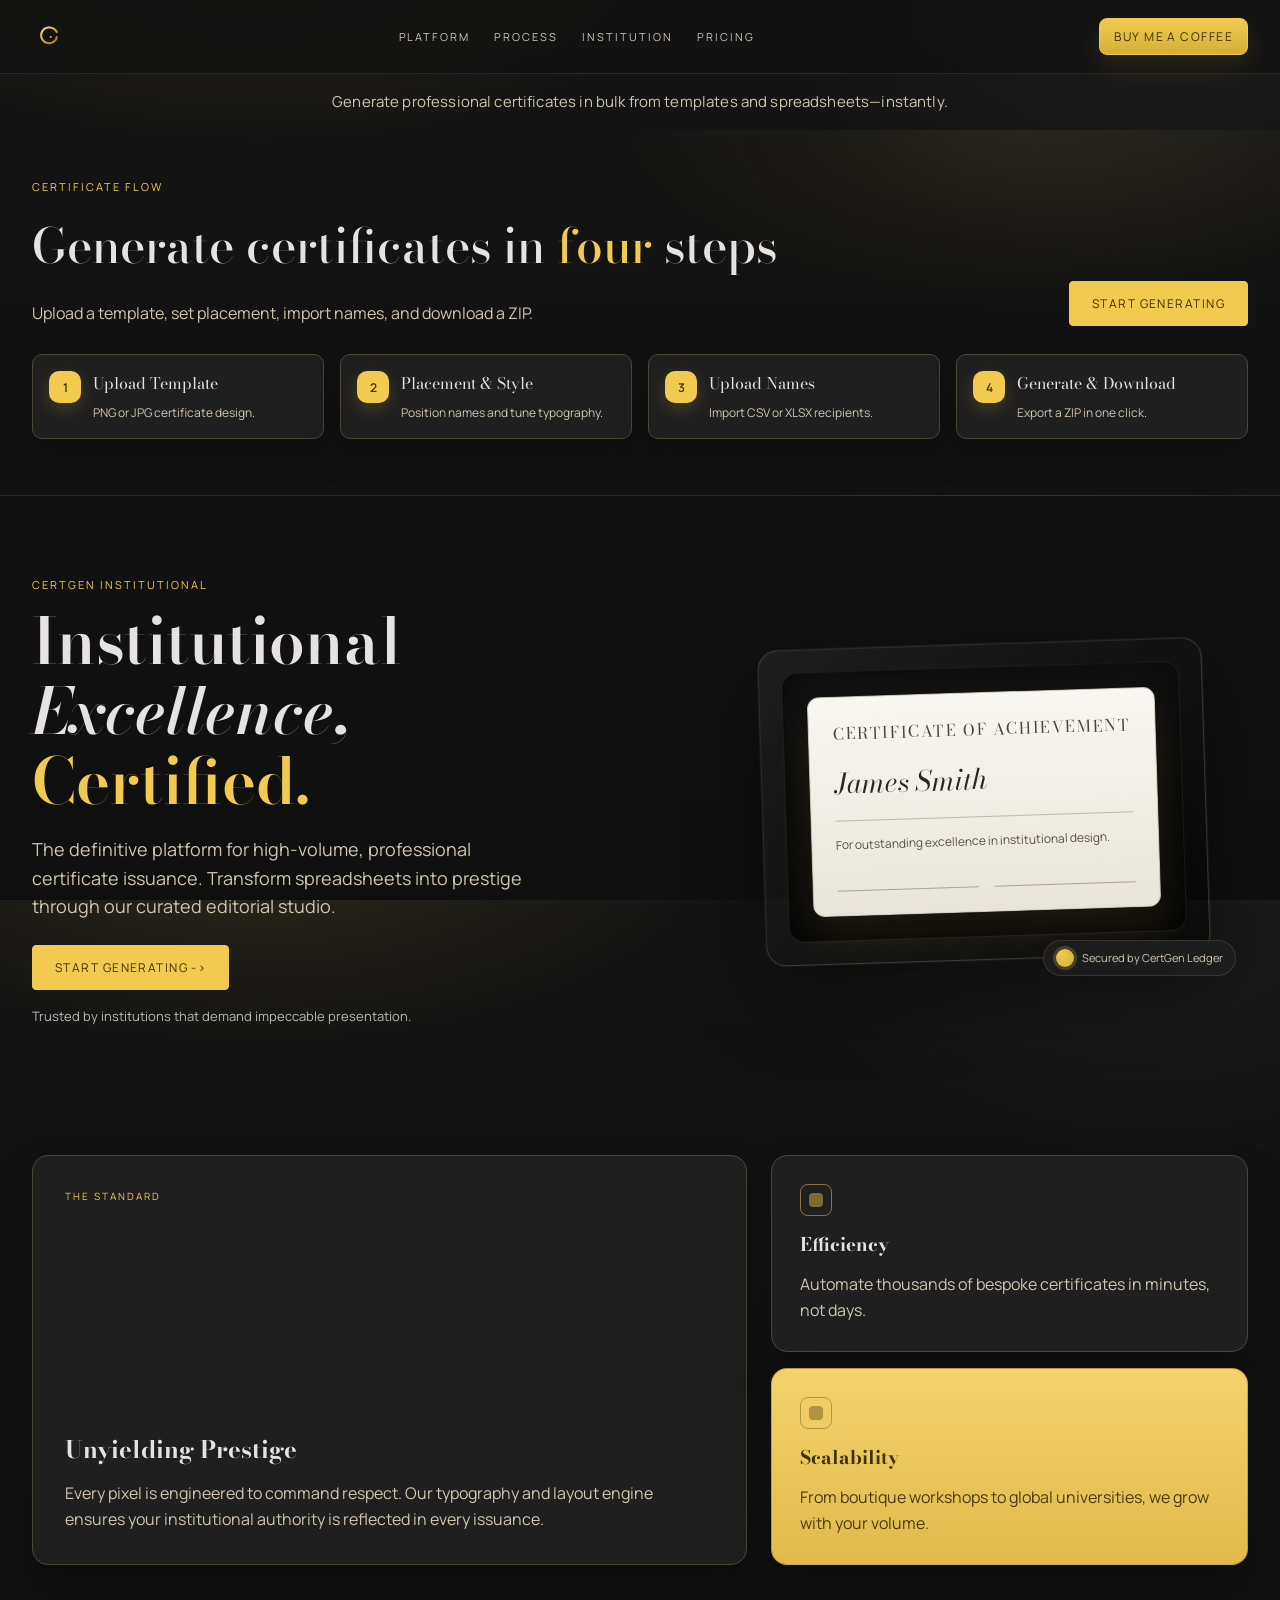
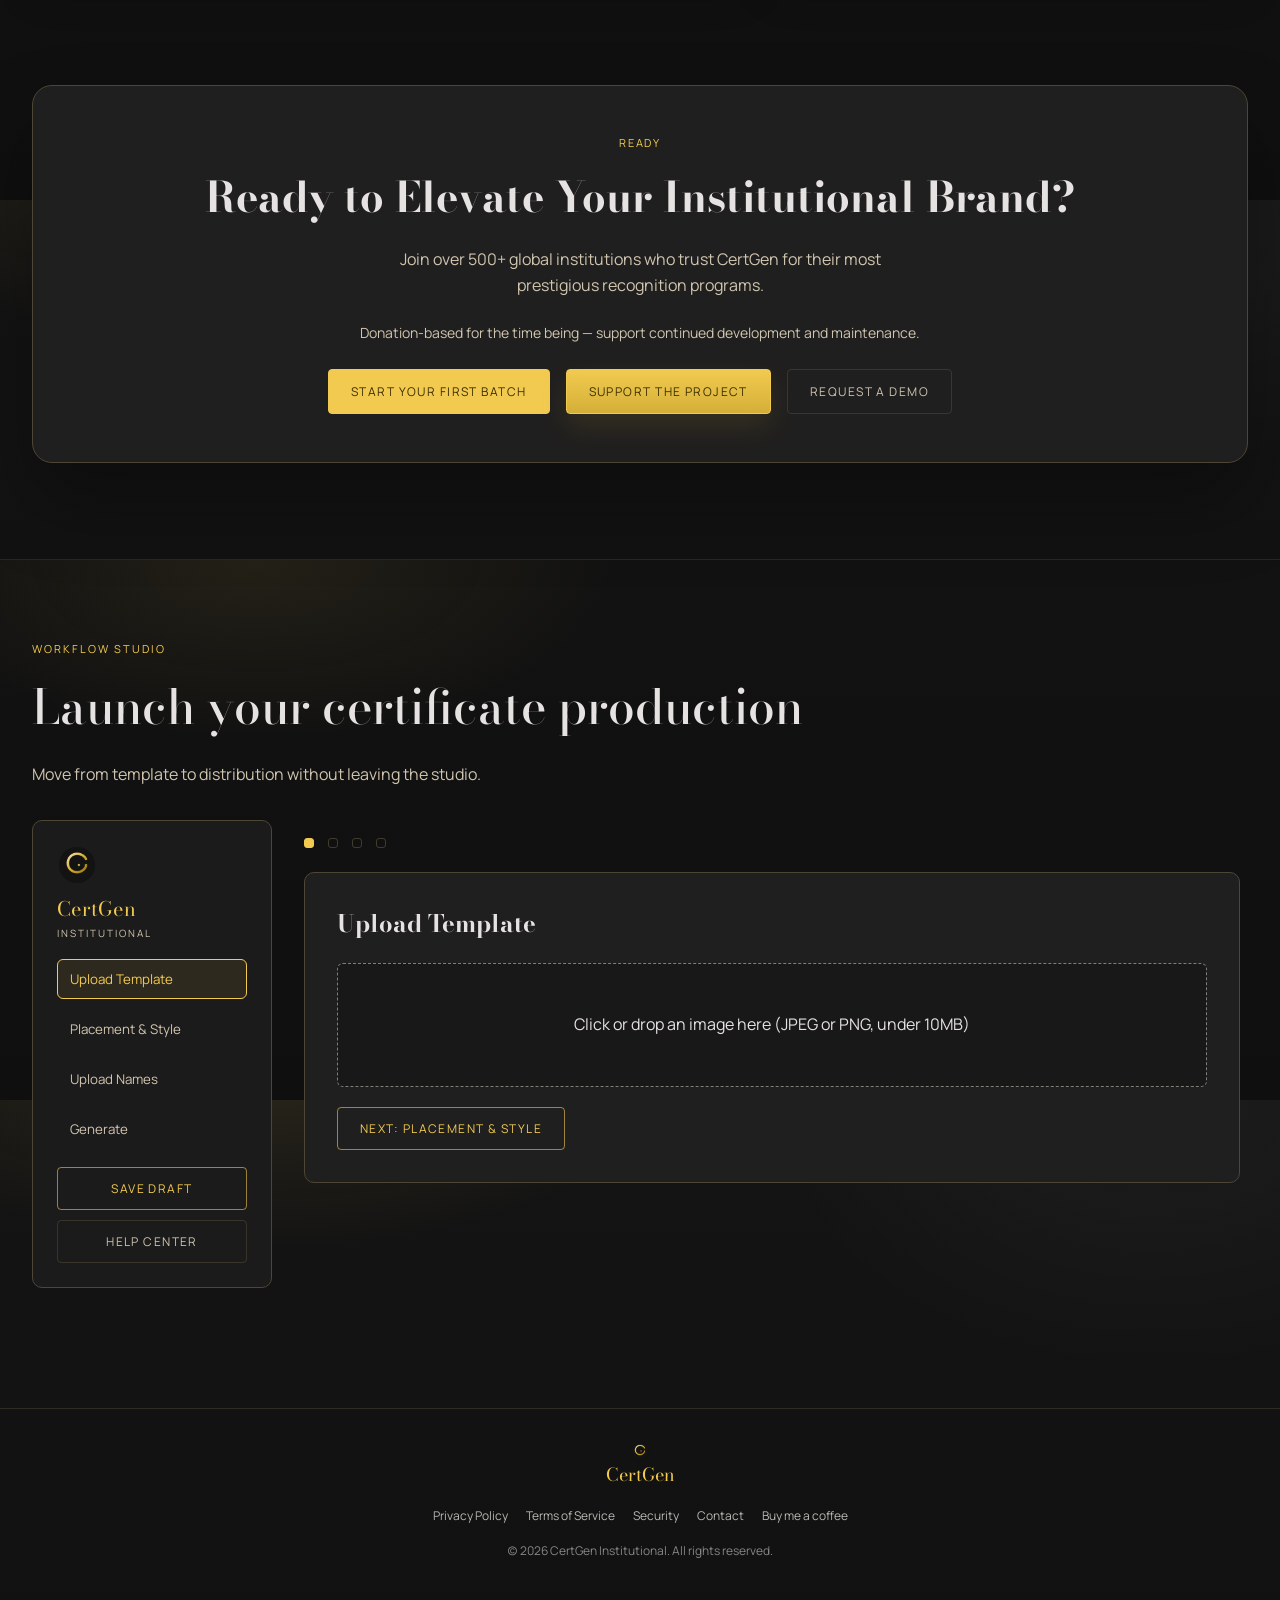
==== commit 1a775d7e: "feat: update homepage with tagline section and accent styling" ====
--- a/frontend/index.html
+++ b/frontend/index.html
@@ -26,12 +26,18 @@
 		</header>
 
 		<main class="page">
+			<section class="tagline-banner">
+				<div class="container">
+					<p class="tagline">Generate professional certificates in bulk from templates and spreadsheets—instantly.</p>
+				</div>
+			</section>
+
 			<section class="workflow-section" id="process">
 				<div class="container">
 					<div class="process-header">
 						<div>
 							<div class="section-kicker">CERTIFICATE FLOW</div>
-							<h2 class="section-title">Generate certificates in four steps</h2>
+							<h2 class="section-title">Generate certificates in <span class="accent">four</span> steps</h2>
 							<p class="section-subtitle">Upload a template, set placement, import names, and download a ZIP.</p>
 						</div>
 						<a class="btn primary" href="#workflow-app">Start Generating</a>
@@ -315,6 +321,10 @@
 					<h2>Upload Names</h2>
 					<div id="spreadsheet-drop-zone" class="upload-zone">Click or drop a CSV or XLSX file here (under 5MB)</div>
 					<input id="spreadsheet-input" type="file" accept=".csv,.xlsx" style="display:none" />
+					<div style="text-align: center; margin-top: 1rem;">
+						<p style="margin: 0.5rem 0; color: #666; font-size: 0.9rem;">or</p>
+						<button type="button" id="try-sample-btn" class="btn secondary" style="font-size: 0.9rem; padding: 0.5rem 1rem;">Try Sample File</button>
+					</div>
 					<div id="spreadsheet-warning" class="upload-warning" style="display:none"></div>
 					<div id="spreadsheet-info" class="info" style="display:none">
 						<div id="row-count"></div>
--- a/frontend/css/main.css
+++ b/frontend/css/main.css
@@ -79,6 +79,10 @@
 	margin: 0;
 }
 
+.accent {
+	color: var(--gold);
+}
+
 .site-header {
 	position: sticky;
 	top: 0;
@@ -367,6 +371,29 @@
 
 .feature-icon.dark::after { background: rgba(60, 47, 0, 0.35); }
 
+.tagline-banner {
+	padding: 16px var(--gutter);
+	background: transparent;
+	text-align: center;
+}
+
+.tagline {
+	margin: 0;
+	font-size: 15px;
+	font-weight: 400;
+	color: var(--text-muted);
+	letter-spacing: 0.01em;
+	max-width: 700px;
+	margin-left: auto;
+	margin-right: auto;
+}
+
+@media (max-width: 720px) {
+	.tagline {
+		font-size: 14px;
+	}
+}
+
 .workflow-section {
 	padding: 48px 0 56px;
 	border-bottom: 1px solid rgba(77, 70, 53, 0.4);
@@ -547,6 +574,20 @@
 	color: var(--gold);
 	border-color: var(--gold);
 	background: rgba(242, 202, 80, 0.12);
+}
+
+.btn.secondary {
+	background: transparent;
+	color: var(--gold);
+	border-color: var(--gold);
+	font-size: 11px;
+	padding: 8px 16px;
+}
+
+.btn.secondary:hover {
+	background: rgba(242, 202, 80, 0.15);
+	color: var(--gold-ink);
+	border-color: var(--gold);
 }
 
 .app-shell {
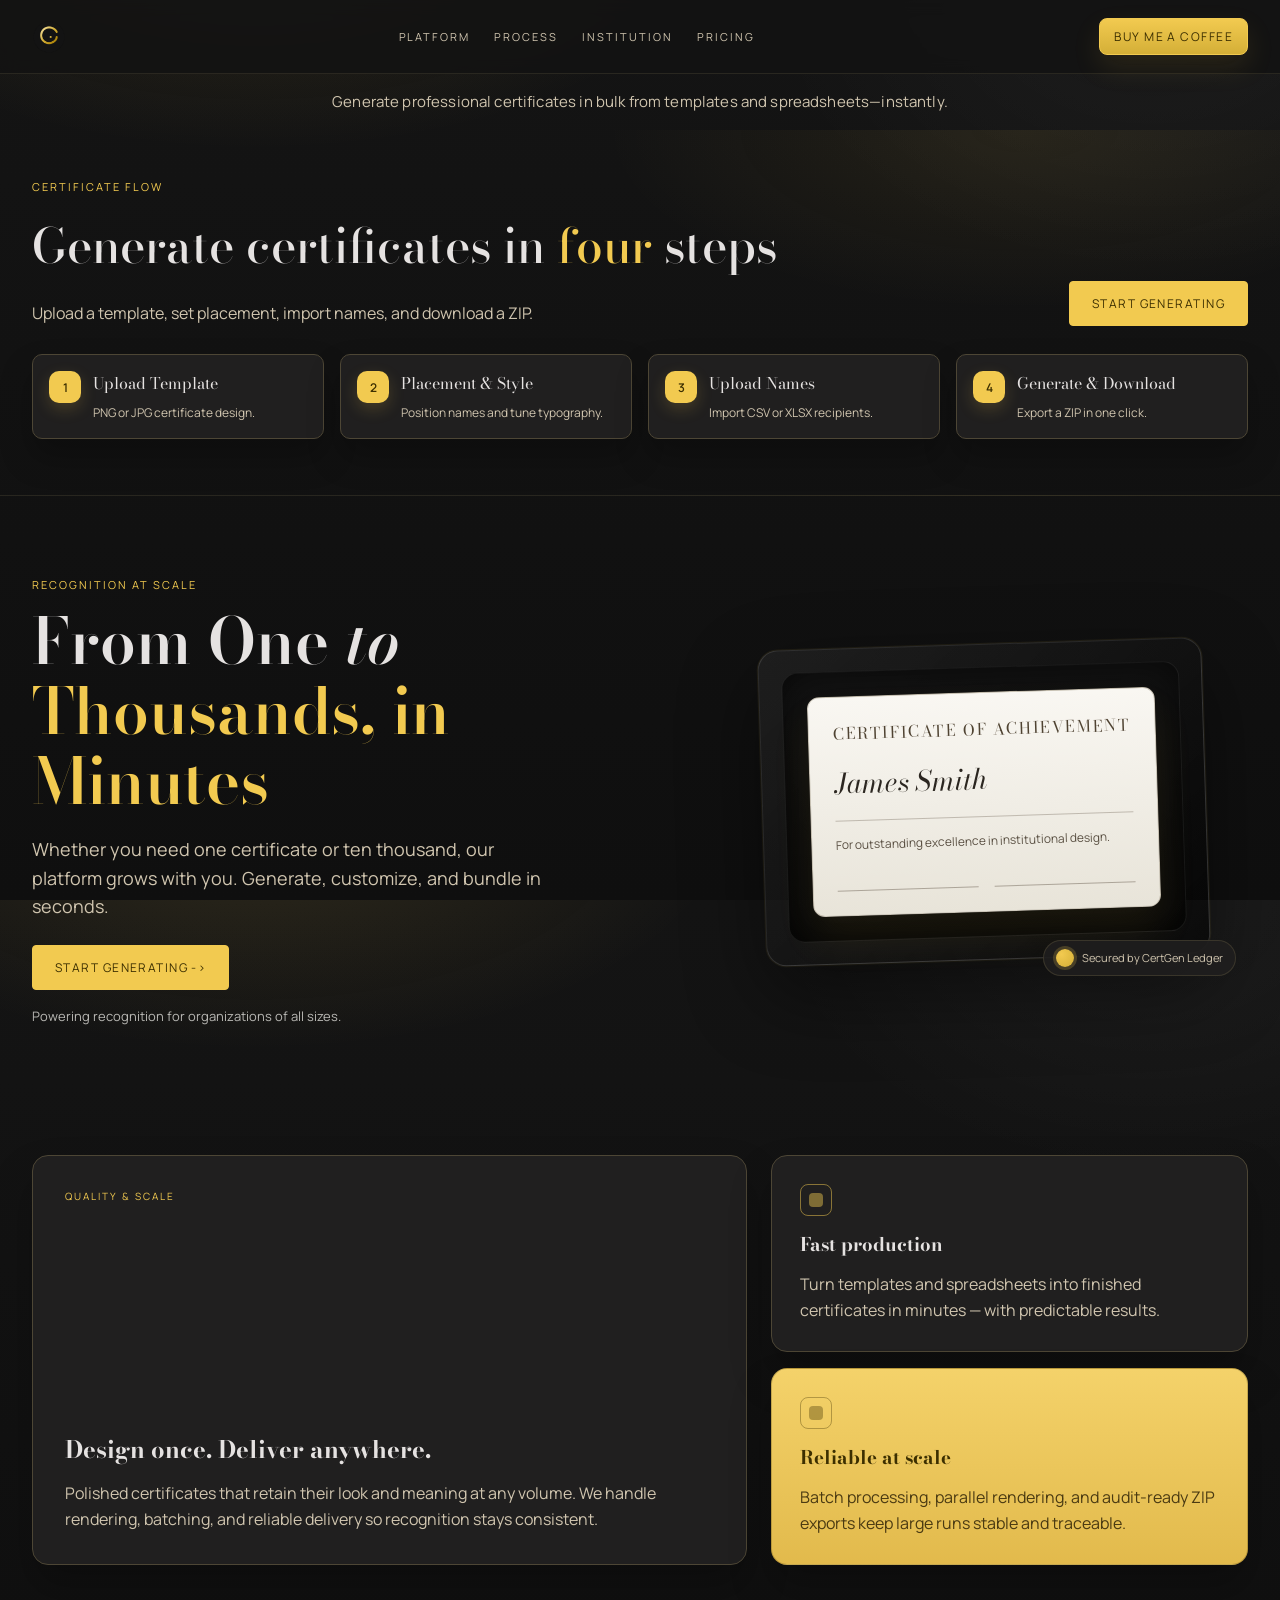
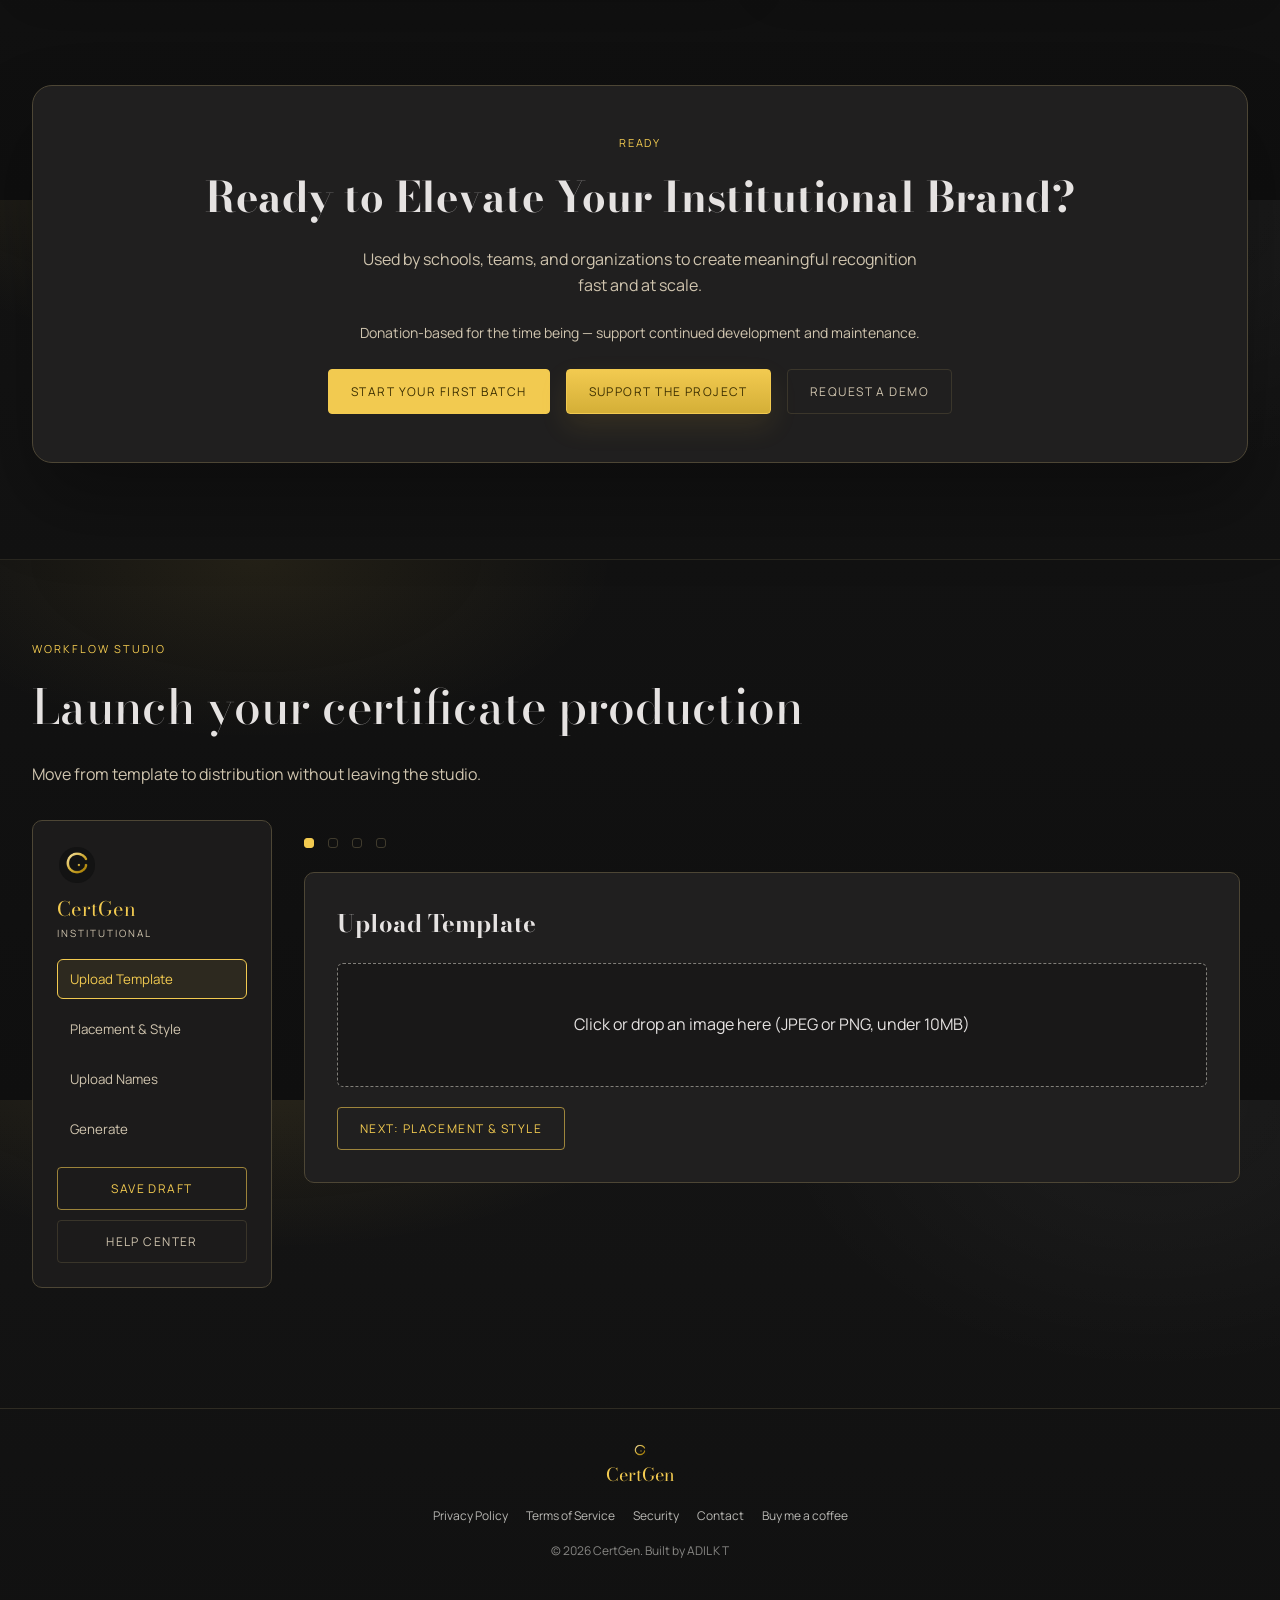
==== commit 868581b4: "feat: update hero and feature sections for improved messaging and clarity" ====
--- a/frontend/index.html
+++ b/frontend/index.html
@@ -78,19 +78,18 @@
 			<section class="hero" id="platform">
 				<div class="container hero-grid">
 					<div class="hero-copy">
-						<div class="section-kicker">CERTGEN INSTITUTIONAL</div>
+						<div class="section-kicker">RECOGNITION AT SCALE</div>
 						<h1 class="hero-title">
-							Institutional <span class="hero-italic">Excellence,</span><br>
-							<span class="hero-accent">Certified.</span>
+							From One <span class="hero-italic">to</span><br>
+							<span class="hero-accent">Thousands, in Minutes</span>
 						</h1>
 						<p class="hero-sub">
-							The definitive platform for high-volume, professional certificate issuance.
-							Transform spreadsheets into prestige through our curated editorial studio.
+							Whether you need one certificate or ten thousand, our platform grows with you. Generate, customize, and bundle in seconds.
 						</p>
 						<div class="hero-actions">
 							<a class="btn primary" href="#workflow-app">Start Generating -&gt;</a>
 						</div>
-						<div class="hero-footnote">Trusted by institutions that demand impeccable presentation.</div>
+						<div class="hero-footnote">Powering recognition for organizations of all sizes.</div>
 					</div>
 					<div class="hero-visual" aria-hidden="true">
 						<div class="visual-frame">
@@ -118,20 +117,20 @@
 			<section class="feature-section" id="institution">
 				<div class="container feature-grid">
 					<div class="feature-card large">
-						<div class="feature-tag">THE STANDARD</div>
-						<h2>Unyielding Prestige</h2>
-						<p>Every pixel is engineered to command respect. Our typography and layout engine ensures your institutional authority is reflected in every issuance.</p>
+						<div class="feature-tag">QUALITY &amp; SCALE</div>
+						<h2>Design once. Deliver anywhere.</h2>
+						<p>Polished certificates that retain their look and meaning at any volume. We handle rendering, batching, and reliable delivery so recognition stays consistent.</p>
 					</div>
 					<div class="feature-stack">
 						<div class="feature-card">
 							<div class="feature-icon"></div>
-							<h3>Efficiency</h3>
-							<p>Automate thousands of bespoke certificates in minutes, not days.</p>
+							<h3>Fast production</h3>
+							<p>Turn templates and spreadsheets into finished certificates in minutes — with predictable results.</p>
 						</div>
 						<div class="feature-card gold">
 							<div class="feature-icon dark"></div>
-							<h3>Scalability</h3>
-							<p>From boutique workshops to global universities, we grow with your volume.</p>
+							<h3>Reliable at scale</h3>
+							<p>Batch processing, parallel rendering, and audit-ready ZIP exports keep large runs stable and traceable.</p>
 						</div>
 					</div>
 				</div>
@@ -143,7 +142,7 @@
 					<div class="cta-card">
 						<div class="section-kicker">READY</div>
 						<h2>Ready to Elevate Your Institutional Brand?</h2>
-						<p>Join over 500+ global institutions who trust CertGen for their most prestigious recognition programs.</p>
+						<p>Used by schools, teams, and organizations to create meaningful recognition fast and at scale.</p>
 						<p class="donation-note">Donation-based for the time being — support continued development and maintenance.</p>
 						<div class="cta-actions">
 							<a class="btn primary" href="#workflow-app">Start Your First Batch</a>
@@ -398,7 +397,7 @@
 					<a href="#platform">Contact</a>
 					<a href="https://www.buymeacoffee.com/a_k_t_16" target="_blank" rel="noopener" aria-label="Support the project on Buy Me a Coffee">Buy me a coffee</a>
 				</div>
-				<div class="footer-note">(c) 2026 CertGen Institutional. All rights reserved.</div>
+					<div class="footer-note">© 2026 CertGen. Built by ADIL K T</div>
 			</div>
 		</footer>
 
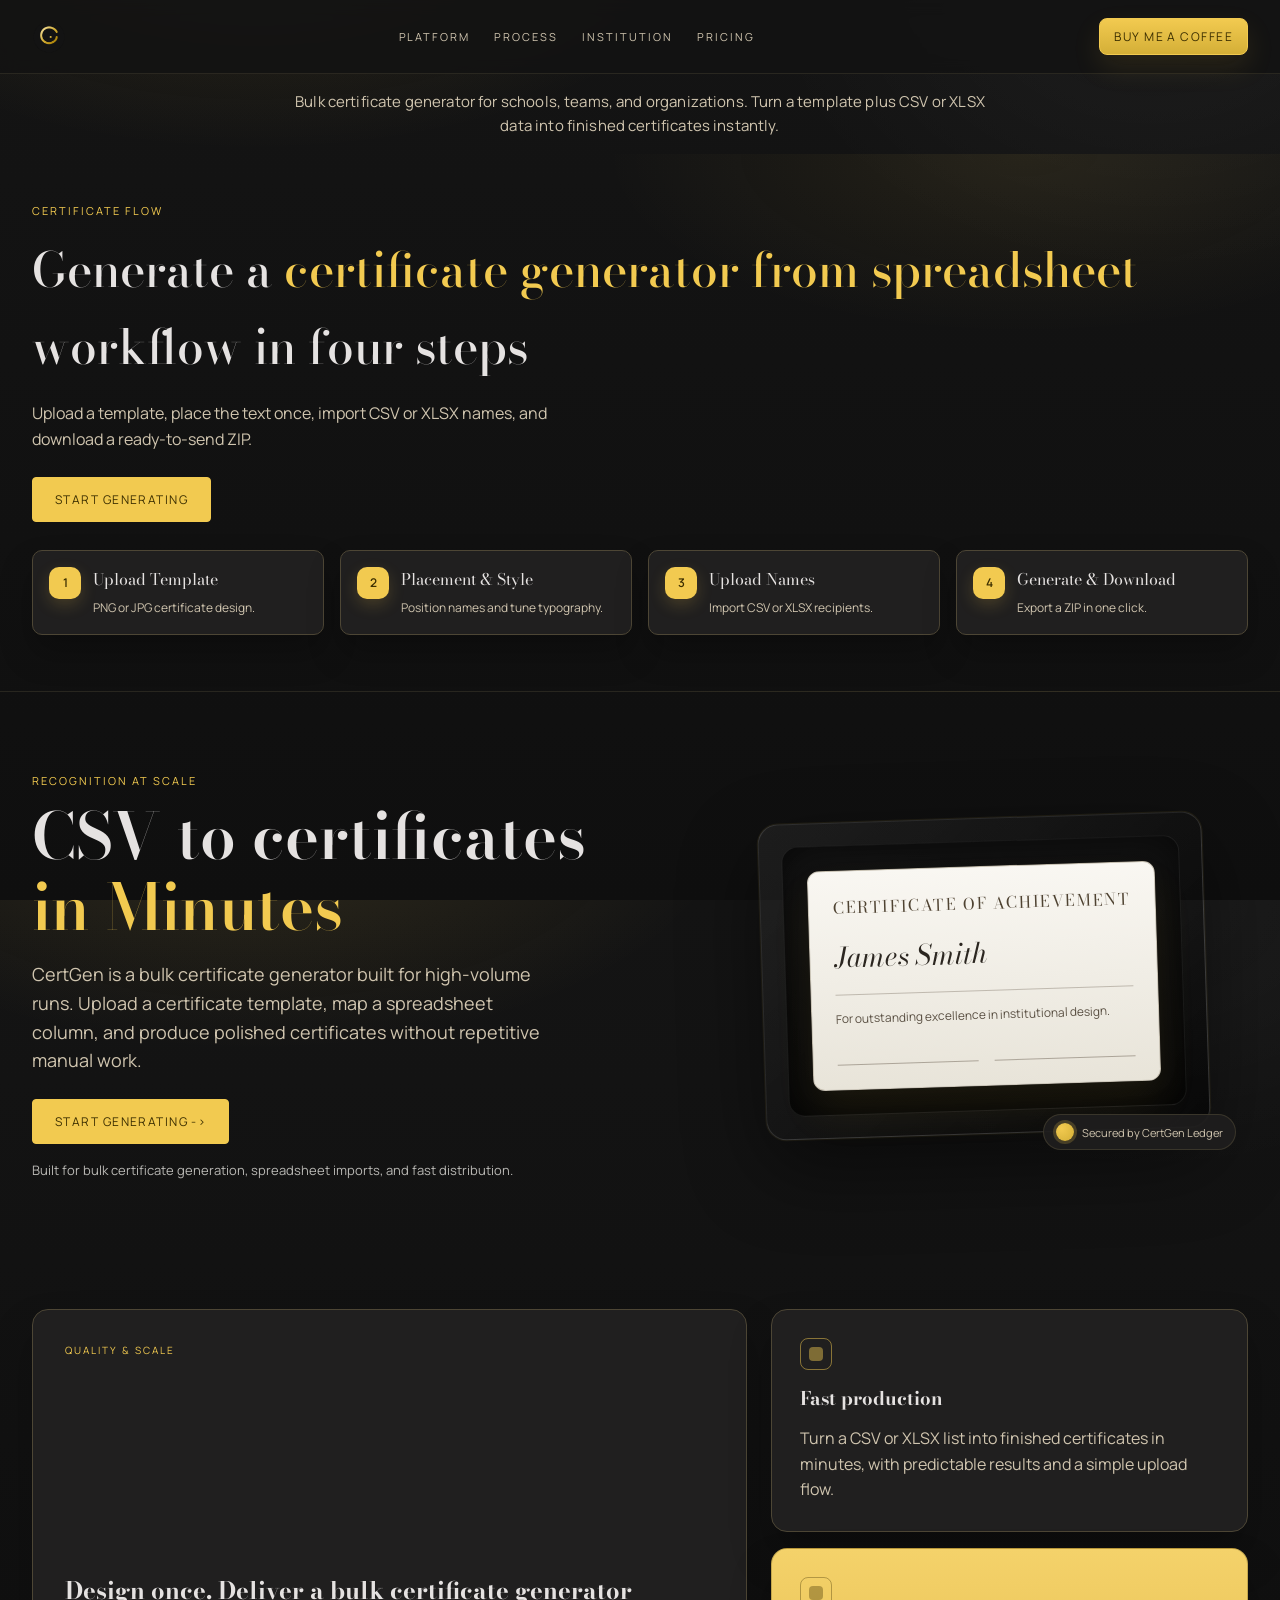
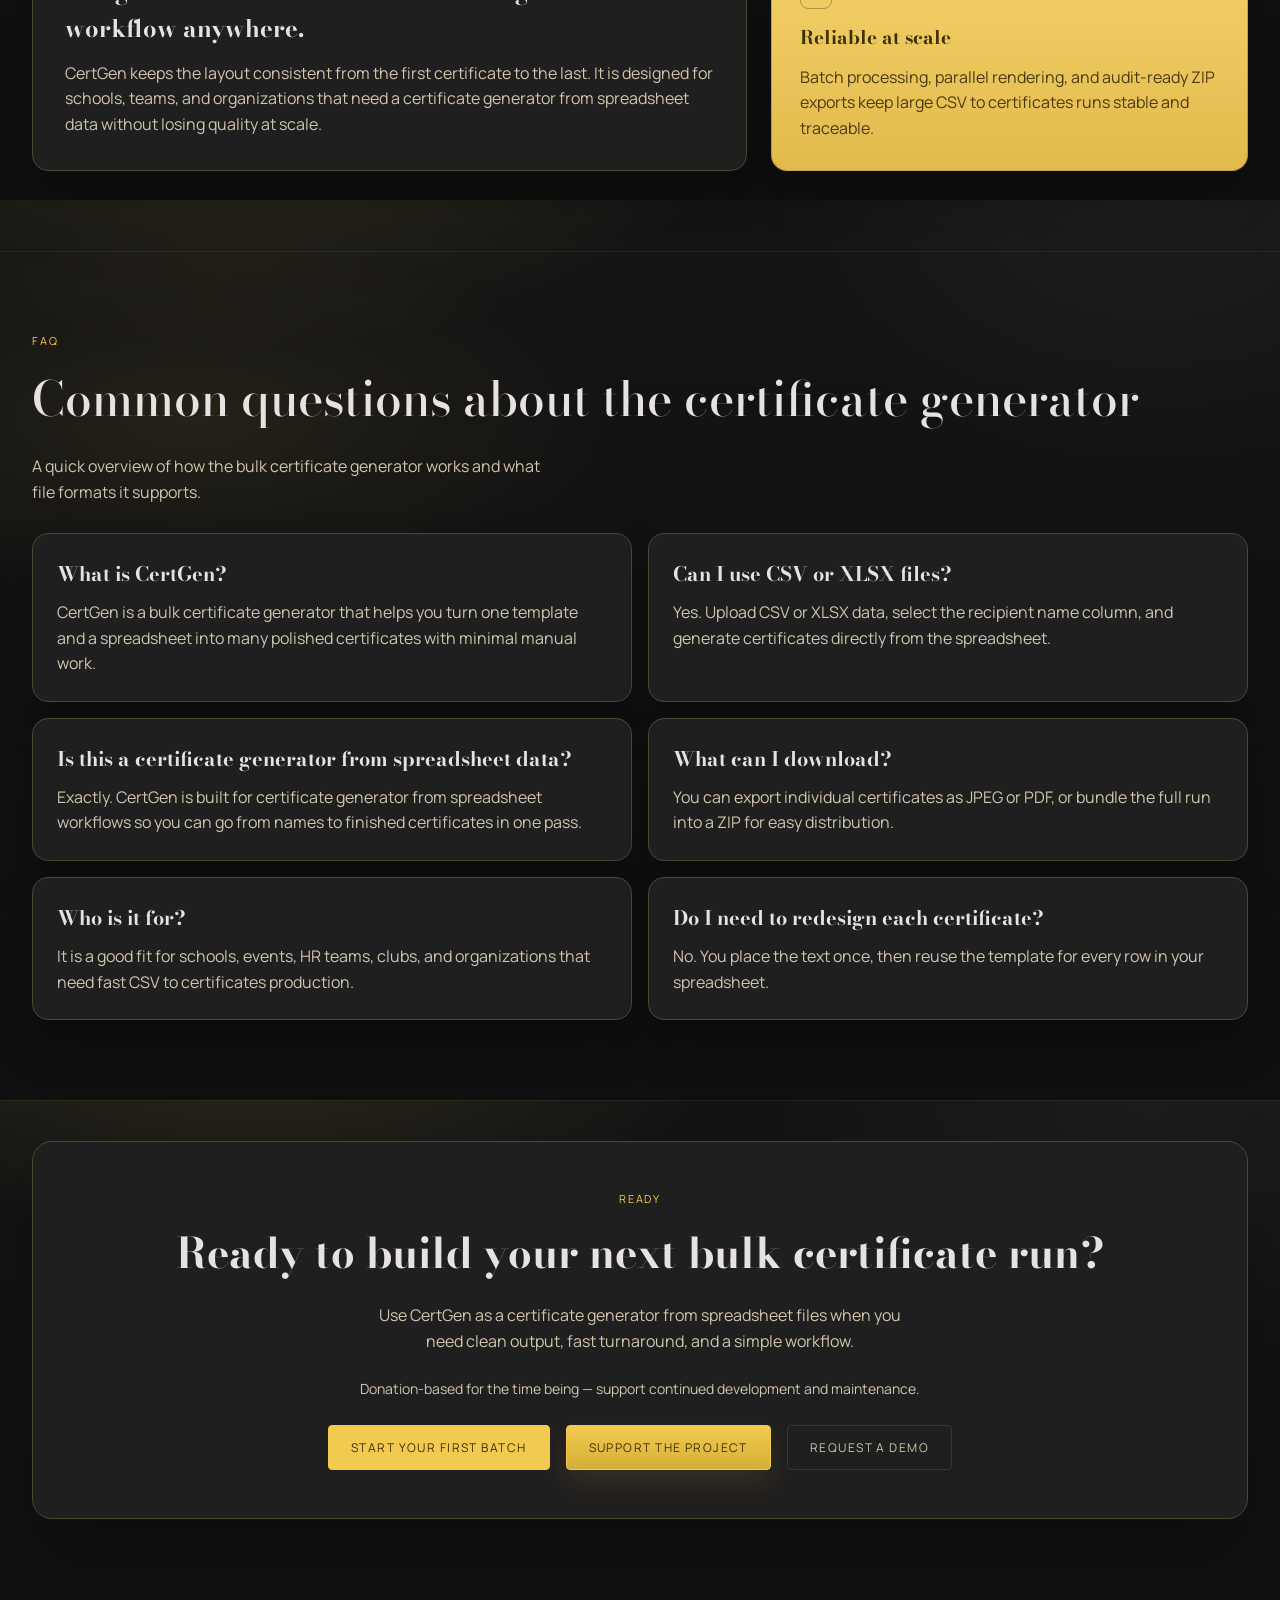
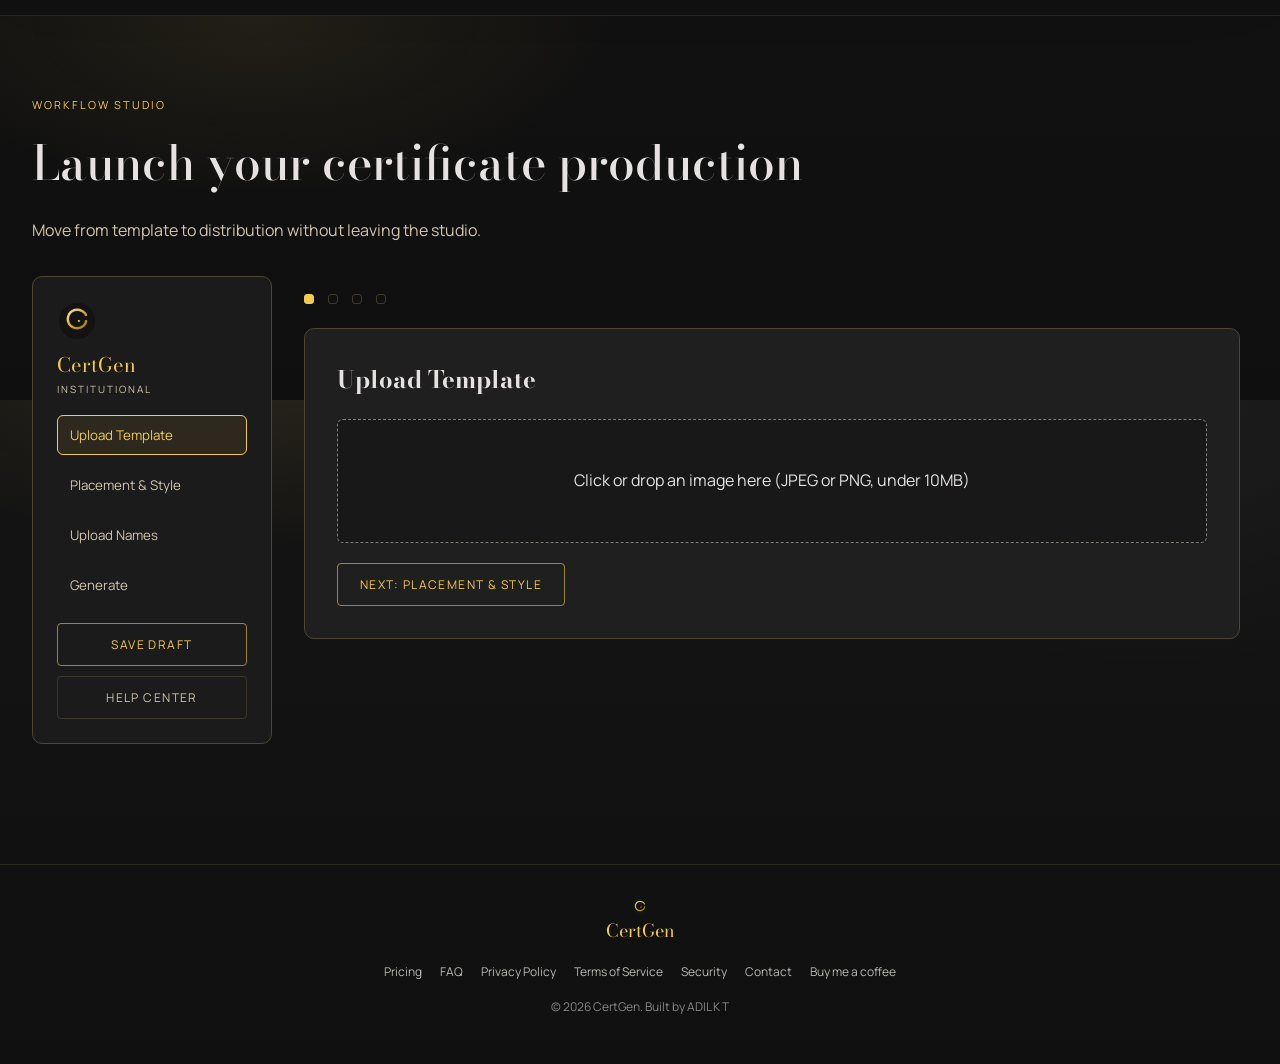
==== commit b012e1da: "feat: enhance SEO and user experience with meta tags, FAQ section, and sitemap" ====
--- a/frontend/index.html
+++ b/frontend/index.html
@@ -3,7 +3,73 @@
 	<head>
 		<meta charset="utf-8" />
 		<meta name="viewport" content="width=device-width,initial-scale=1" />
-		<title>CertGen</title>
+		<title>CertGen | Bulk Certificate Generator from CSV or XLSX</title>
+		<meta name="description" content="Generate professional certificates in bulk from templates and spreadsheets. Upload a certificate design, place names, and export JPEG, PDF, or ZIP files fast." />
+		<meta name="robots" content="index,follow" />
+		<link rel="canonical" href="https://certgen-pro.netlify.app/" />
+		<meta property="og:type" content="website" />
+		<meta property="og:site_name" content="CertGen" />
+		<meta property="og:title" content="CertGen | Bulk Certificate Generator from CSV or XLSX" />
+		<meta property="og:description" content="Generate professional certificates in bulk from templates and spreadsheets. Upload a certificate design, place names, and export JPEG, PDF, or ZIP files fast." />
+		<meta property="og:url" content="https://certgen-pro.netlify.app/" />
+		<meta property="og:image" content="https://certgen-pro.netlify.app/assets/logo.png" />
+		<meta property="twitter:card" content="summary_large_image" />
+		<meta property="twitter:title" content="CertGen | Bulk Certificate Generator from CSV or XLSX" />
+		<meta property="twitter:description" content="Generate professional certificates in bulk from templates and spreadsheets. Upload a certificate design, place names, and export JPEG, PDF, or ZIP files fast." />
+		<meta property="twitter:image" content="https://certgen-pro.netlify.app/assets/logo.png" />
+		<script type="application/ld+json">
+		{
+		  "@context": "https://schema.org",
+		  "@graph": [
+		    {
+		      "@type": "WebApplication",
+		      "name": "CertGen",
+		      "url": "https://certgen-pro.netlify.app/",
+		      "applicationCategory": "BusinessApplication",
+		      "operatingSystem": "Web",
+		      "description": "Bulk certificate generator from CSV or XLSX files for fast certificate creation from templates.",
+		      "image": "https://certgen-pro.netlify.app/assets/logo.png"
+		    },
+		    {
+		      "@type": "FAQPage",
+		      "mainEntity": [
+		        {
+		          "@type": "Question",
+		          "name": "What is CertGen used for?",
+		          "acceptedAnswer": {
+		            "@type": "Answer",
+		            "text": "CertGen is a bulk certificate generator that turns a template plus a spreadsheet into finished certificates in JPEG, PDF, or ZIP format."
+		          }
+		        },
+		        {
+		          "@type": "Question",
+		          "name": "Can I generate certificates from a spreadsheet?",
+		          "acceptedAnswer": {
+		            "@type": "Answer",
+		            "text": "Yes. Upload a CSV or XLSX file, choose the name column, and CertGen will create one certificate per row."
+		          }
+		        },
+		        {
+		          "@type": "Question",
+		          "name": "Does CertGen support CSV to certificates workflows?",
+		          "acceptedAnswer": {
+		            "@type": "Answer",
+		            "text": "Yes. CertGen is designed for CSV to certificates workflows, so you can go from recipient list to a downloadable ZIP quickly."
+		          }
+		        },
+		        {
+		          "@type": "Question",
+		          "name": "What file types can I upload and download?",
+		          "acceptedAnswer": {
+		            "@type": "Answer",
+		            "text": "You can upload PNG or JPG templates and CSV or XLSX recipient lists, then download certificates as JPEG, PDF, or ZIP."
+		          }
+		        }
+		      ]
+		    }
+		  ]
+		}
+		</script>
 		<link rel="preconnect" href="https://fonts.gstatic.com" crossorigin>
 		<link href="https://fonts.googleapis.com/css2?family=Bodoni+Moda:wght@400;500;600&family=Manrope:wght@400;500;600&display=swap" rel="stylesheet">
 		<link rel="stylesheet" href="css/main.css">
@@ -28,7 +94,7 @@
 		<main class="page">
 			<section class="tagline-banner">
 				<div class="container">
-					<p class="tagline">Generate professional certificates in bulk from templates and spreadsheets—instantly.</p>
+					<p class="tagline">Bulk certificate generator for schools, teams, and organizations. Turn a template plus CSV or XLSX data into finished certificates instantly.</p>
 				</div>
 			</section>
 
@@ -37,8 +103,8 @@
 					<div class="process-header">
 						<div>
 							<div class="section-kicker">CERTIFICATE FLOW</div>
-							<h2 class="section-title">Generate certificates in <span class="accent">four</span> steps</h2>
-							<p class="section-subtitle">Upload a template, set placement, import names, and download a ZIP.</p>
+							<h2 class="section-title">Generate a <span class="accent">certificate generator from spreadsheet</span> workflow in four steps</h2>
+							<p class="section-subtitle">Upload a template, place the text once, import CSV or XLSX names, and download a ready-to-send ZIP.</p>
 						</div>
 						<a class="btn primary" href="#workflow-app">Start Generating</a>
 					</div>
@@ -80,16 +146,16 @@
 					<div class="hero-copy">
 						<div class="section-kicker">RECOGNITION AT SCALE</div>
 						<h1 class="hero-title">
-							From One <span class="hero-italic">to</span><br>
-							<span class="hero-accent">Thousands, in Minutes</span>
+							CSV to certificates<br>
+							<span class="hero-accent">in Minutes</span>
 						</h1>
 						<p class="hero-sub">
-							Whether you need one certificate or ten thousand, our platform grows with you. Generate, customize, and bundle in seconds.
+							CertGen is a bulk certificate generator built for high-volume runs. Upload a certificate template, map a spreadsheet column, and produce polished certificates without repetitive manual work.
 						</p>
 						<div class="hero-actions">
 							<a class="btn primary" href="#workflow-app">Start Generating -&gt;</a>
 						</div>
-						<div class="hero-footnote">Powering recognition for organizations of all sizes.</div>
+						<div class="hero-footnote">Built for bulk certificate generation, spreadsheet imports, and fast distribution.</div>
 					</div>
 					<div class="hero-visual" aria-hidden="true">
 						<div class="visual-frame">
@@ -118,20 +184,54 @@
 				<div class="container feature-grid">
 					<div class="feature-card large">
 						<div class="feature-tag">QUALITY &amp; SCALE</div>
-						<h2>Design once. Deliver anywhere.</h2>
-						<p>Polished certificates that retain their look and meaning at any volume. We handle rendering, batching, and reliable delivery so recognition stays consistent.</p>
+						<h2>Design once. Deliver a bulk certificate generator workflow anywhere.</h2>
+						<p>CertGen keeps the layout consistent from the first certificate to the last. It is designed for schools, teams, and organizations that need a certificate generator from spreadsheet data without losing quality at scale.</p>
 					</div>
 					<div class="feature-stack">
 						<div class="feature-card">
 							<div class="feature-icon"></div>
 							<h3>Fast production</h3>
-							<p>Turn templates and spreadsheets into finished certificates in minutes — with predictable results.</p>
+							<p>Turn a CSV or XLSX list into finished certificates in minutes, with predictable results and a simple upload flow.</p>
 						</div>
 						<div class="feature-card gold">
 							<div class="feature-icon dark"></div>
 							<h3>Reliable at scale</h3>
-							<p>Batch processing, parallel rendering, and audit-ready ZIP exports keep large runs stable and traceable.</p>
-						</div>
+							<p>Batch processing, parallel rendering, and audit-ready ZIP exports keep large CSV to certificates runs stable and traceable.</p>
+						</div>
+					</div>
+				</div>
+			</section>
+
+			<section class="faq-section" id="faq">
+				<div class="container">
+					<div class="section-kicker">FAQ</div>
+					<h2 class="section-title">Common questions about the certificate generator</h2>
+					<p class="section-subtitle">A quick overview of how the bulk certificate generator works and what file formats it supports.</p>
+					<div class="faq-grid">
+						<article class="faq-card">
+							<h3>What is CertGen?</h3>
+							<p>CertGen is a bulk certificate generator that helps you turn one template and a spreadsheet into many polished certificates with minimal manual work.</p>
+						</article>
+						<article class="faq-card">
+							<h3>Can I use CSV or XLSX files?</h3>
+							<p>Yes. Upload CSV or XLSX data, select the recipient name column, and generate certificates directly from the spreadsheet.</p>
+						</article>
+						<article class="faq-card">
+							<h3>Is this a certificate generator from spreadsheet data?</h3>
+							<p>Exactly. CertGen is built for certificate generator from spreadsheet workflows so you can go from names to finished certificates in one pass.</p>
+						</article>
+						<article class="faq-card">
+							<h3>What can I download?</h3>
+							<p>You can export individual certificates as JPEG or PDF, or bundle the full run into a ZIP for easy distribution.</p>
+						</article>
+						<article class="faq-card">
+							<h3>Who is it for?</h3>
+							<p>It is a good fit for schools, events, HR teams, clubs, and organizations that need fast CSV to certificates production.</p>
+						</article>
+						<article class="faq-card">
+							<h3>Do I need to redesign each certificate?</h3>
+							<p>No. You place the text once, then reuse the template for every row in your spreadsheet.</p>
+						</article>
 					</div>
 				</div>
 			</section>
@@ -141,8 +241,8 @@
 				<div class="container">
 					<div class="cta-card">
 						<div class="section-kicker">READY</div>
-						<h2>Ready to Elevate Your Institutional Brand?</h2>
-						<p>Used by schools, teams, and organizations to create meaningful recognition fast and at scale.</p>
+						<h2>Ready to build your next bulk certificate run?</h2>
+						<p>Use CertGen as a certificate generator from spreadsheet files when you need clean output, fast turnaround, and a simple workflow.</p>
 						<p class="donation-note">Donation-based for the time being — support continued development and maintenance.</p>
 						<div class="cta-actions">
 							<a class="btn primary" href="#workflow-app">Start Your First Batch</a>
@@ -355,6 +455,7 @@
 							</div>
 							<div class="hero-percent"><span class="big-percent">0%</span></div>
 							<div class="hero-status">Rendering assets — <span id="eta">Estimating…</span></div>
+							<div id="traffic-warning" class="traffic-warning" style="display:none" aria-live="polite">Experiencing high traffic, may be slow</div>
 							<div id="progress-bar-wrap" class="progress" style="display:none">
 								<div class="progress-outer">
 									<div class="progress-inner" style="width:0%"></div>
@@ -391,6 +492,8 @@
 			<div class="container footer-inner">
 				<div class="footer-brand" style="display: block;align-items: center;" ><img src="assets/logo.png" alt="CertGen" class="footer-logo" style="display: block;margin: 0 auto;" /> CertGen</div>
 				<div class="footer-links">
+					<a href="#pricing">Pricing</a>
+					<a href="#faq">FAQ</a>
 					<a href="privacy.html">Privacy Policy</a>
 					<a href="terms.html">Terms of Service</a>
 					<a href="security.html">Security</a>
--- a/frontend/css/main.css
+++ b/frontend/css/main.css
@@ -327,6 +327,45 @@
 	margin: 0;
 }
 
+.faq-section {
+	padding: 80px 0;
+	border-top: 1px solid rgba(77, 70, 53, 0.3);
+	border-bottom: 1px solid rgba(77, 70, 53, 0.3);
+	background: radial-gradient(700px 300px at 15% 20%, rgba(242, 202, 80, 0.08), transparent 60%);
+}
+
+.faq-grid {
+	display: grid;
+	grid-template-columns: repeat(2, minmax(0, 1fr));
+	gap: 16px;
+	margin-top: 28px;
+}
+
+.faq-card {
+	background: var(--surface-2);
+	border: 1px solid var(--outline);
+	border-radius: var(--radius-xl);
+	padding: 24px;
+	box-shadow: 0 24px 40px rgba(0, 0, 0, 0.25);
+}
+
+.faq-card h3 {
+	font-family: var(--font-display);
+	font-size: 20px;
+	margin: 0 0 10px;
+}
+
+.faq-card p {
+	margin: 0;
+	color: var(--text-muted);
+}
+
+@media (max-width: 900px) {
+	.faq-grid {
+		grid-template-columns: 1fr;
+	}
+}
+
 .feature-tag {
 	font-size: 10px;
 	letter-spacing: 0.2em;
@@ -1185,6 +1224,21 @@
 }
 
 .hero-status { color: var(--text-muted); font-size: 13px; }
+
+.traffic-warning {
+	margin-top: 10px;
+	display: inline-flex;
+	align-items: center;
+	gap: 8px;
+	padding: 8px 12px;
+	border-radius: 999px;
+	background: rgba(242, 202, 80, 0.12);
+	border: 1px solid rgba(242, 202, 80, 0.28);
+	color: var(--gold);
+	font-size: 12px;
+	font-weight: 600;
+	letter-spacing: 0.01em;
+}
 
 .progress { margin-top: 16px; }
 
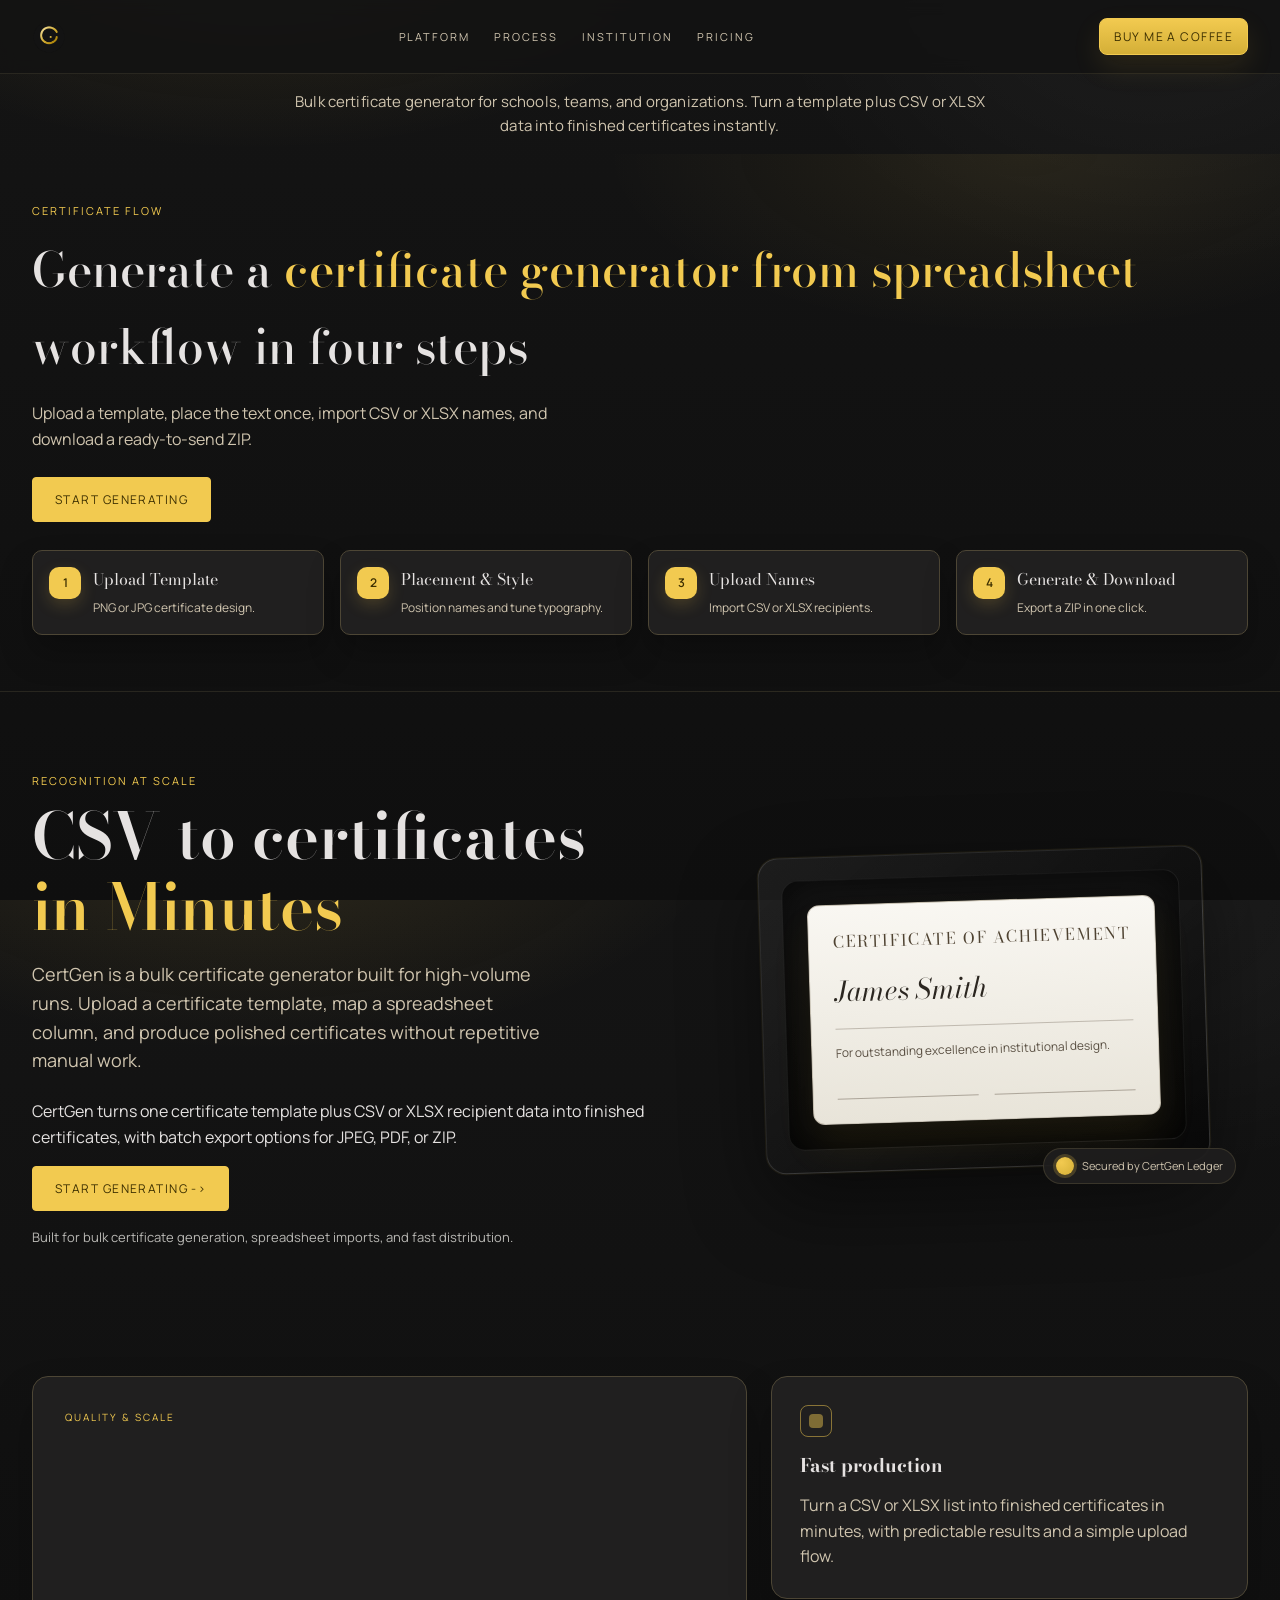
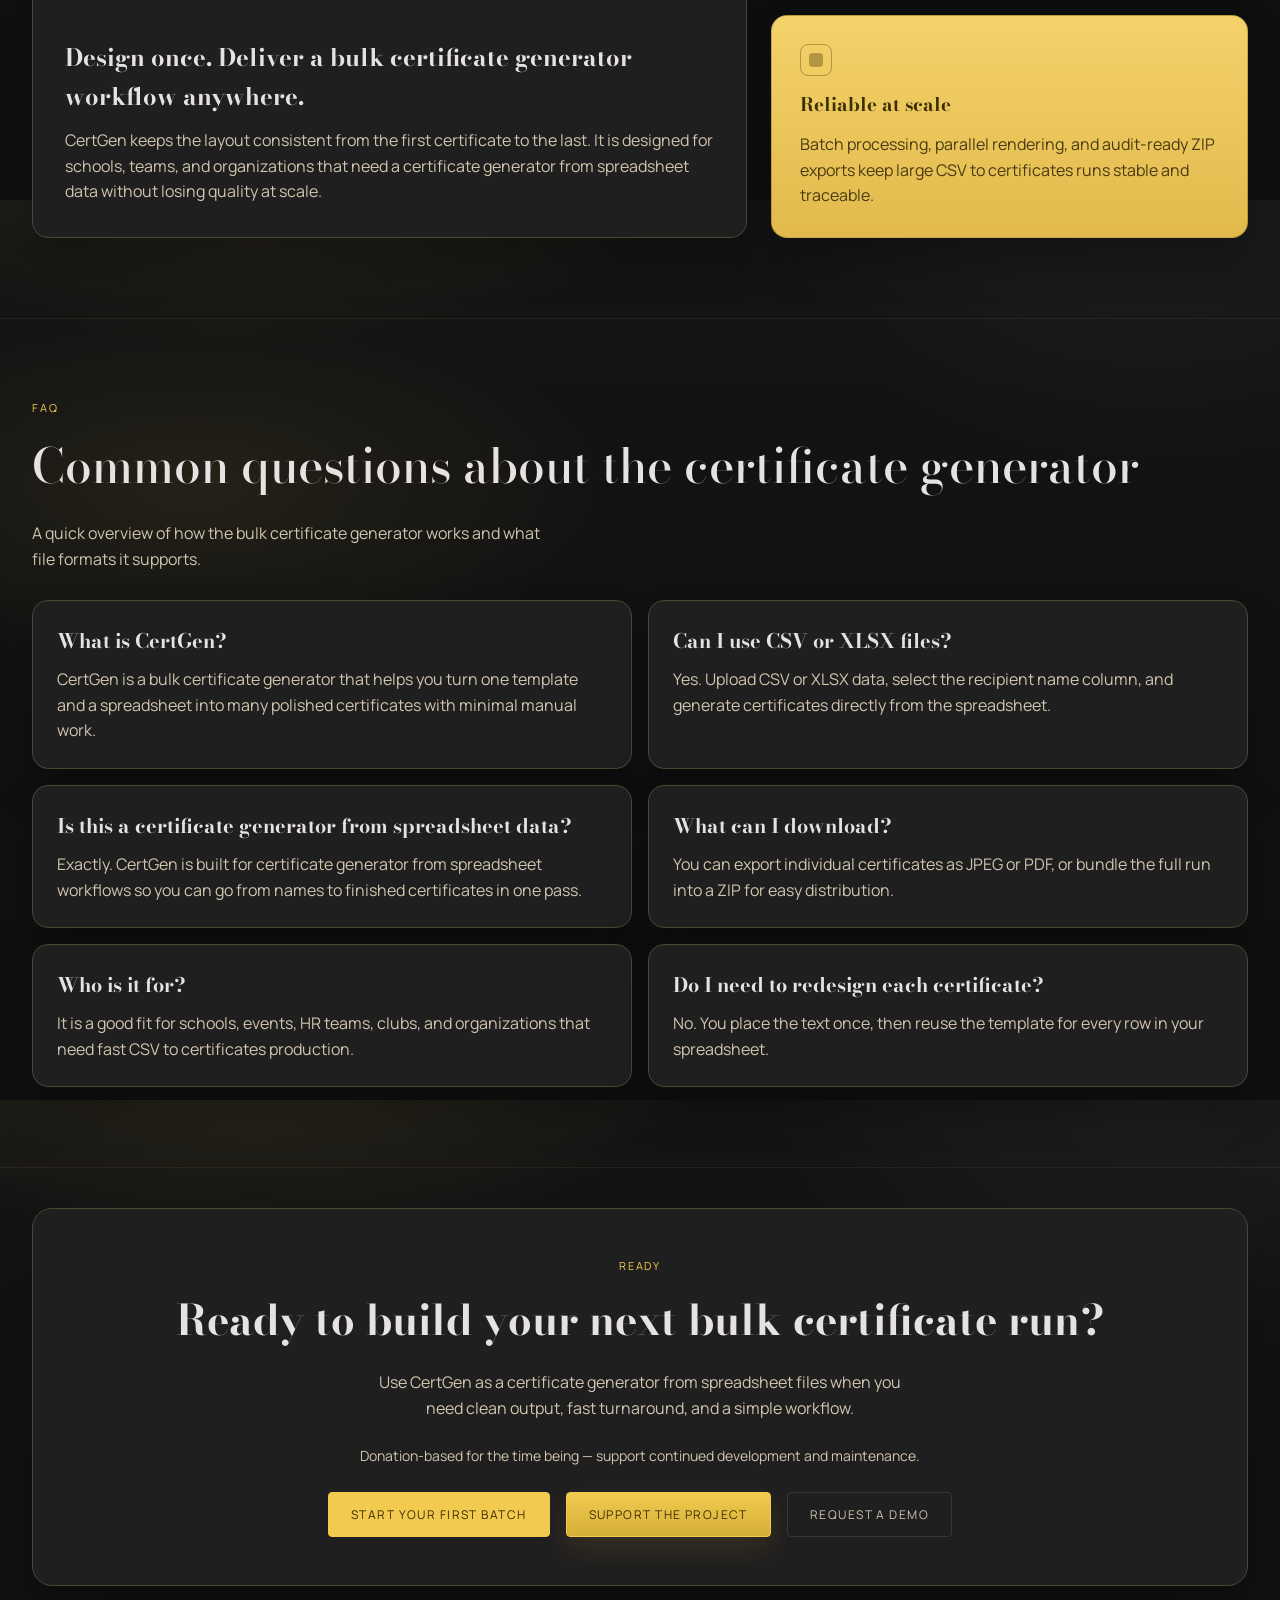
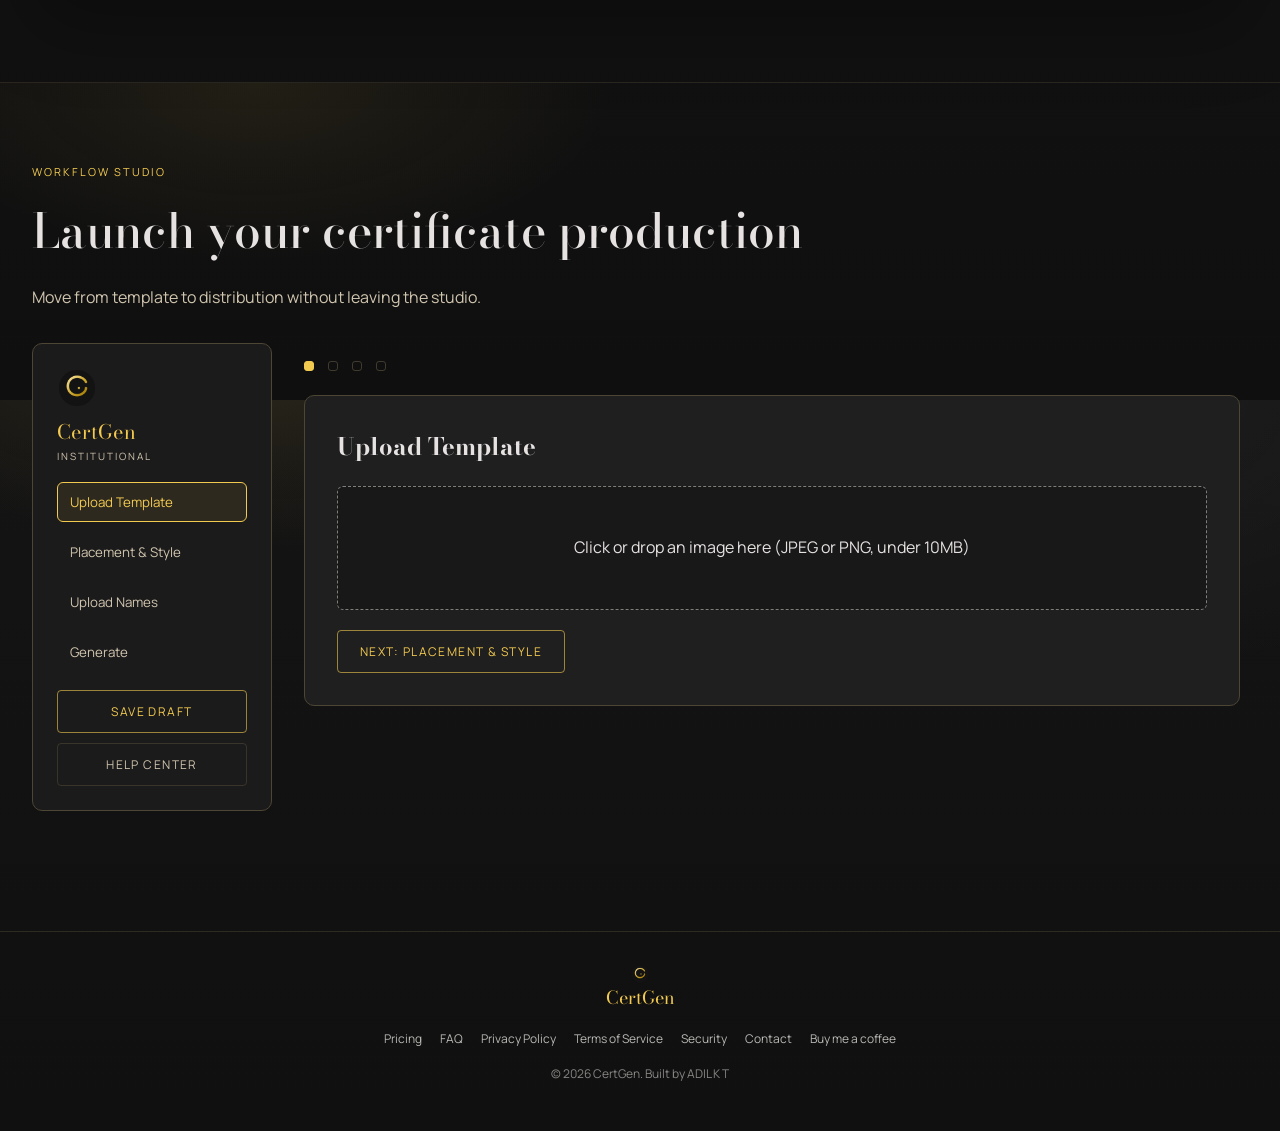
==== commit 30481385: "feat: enhance structured data and add LLMs.txt for improved SEO and user guidance" ====
--- a/frontend/index.html
+++ b/frontend/index.html
@@ -17,18 +17,57 @@
 		<meta property="twitter:title" content="CertGen | Bulk Certificate Generator from CSV or XLSX" />
 		<meta property="twitter:description" content="Generate professional certificates in bulk from templates and spreadsheets. Upload a certificate design, place names, and export JPEG, PDF, or ZIP files fast." />
 		<meta property="twitter:image" content="https://certgen-pro.netlify.app/assets/logo.png" />
+		<link rel="alternate" type="text/plain" href="llms.txt" title="LLMs.txt" />
 		<script type="application/ld+json">
 		{
 		  "@context": "https://schema.org",
 		  "@graph": [
 		    {
-		      "@type": "WebApplication",
+		      "@type": "WebSite",
+		      "name": "CertGen",
+		      "url": "https://certgen-pro.netlify.app/",
+		      "description": "Bulk certificate generator for spreadsheets, templates, and fast certificate production."
+		    },
+		    {
+		      "@type": "SoftwareApplication",
 		      "name": "CertGen",
 		      "url": "https://certgen-pro.netlify.app/",
 		      "applicationCategory": "BusinessApplication",
 		      "operatingSystem": "Web",
 		      "description": "Bulk certificate generator from CSV or XLSX files for fast certificate creation from templates.",
-		      "image": "https://certgen-pro.netlify.app/assets/logo.png"
+		      "image": "https://certgen-pro.netlify.app/assets/logo.png",
+		      "offers": {
+		        "@type": "Offer",
+		        "price": "0",
+		        "priceCurrency": "USD"
+		      }
+		    },
+		    {
+		      "@type": "HowTo",
+		      "name": "How to generate certificates with CertGen",
+		      "description": "Upload a template, place the text, import names, and export a ZIP of finished certificates.",
+		      "step": [
+		        {
+		          "@type": "HowToStep",
+		          "name": "Upload a template",
+		          "text": "Upload a PNG or JPG certificate design to start the workflow."
+		        },
+		        {
+		          "@type": "HowToStep",
+		          "name": "Place and style the text",
+		          "text": "Set the name position, pick a font, and tune the size, color, and alignment."
+		        },
+		        {
+		          "@type": "HowToStep",
+		          "name": "Import names from a spreadsheet",
+		          "text": "Upload CSV or XLSX data and choose the column that contains recipient names."
+		        },
+		        {
+		          "@type": "HowToStep",
+		          "name": "Generate and download",
+		          "text": "Create the certificate batch and download the finished JPEG, PDF, or ZIP files."
+		        }
+		      ]
 		    },
 		    {
 		      "@type": "FAQPage",
@@ -152,6 +191,9 @@
 						<p class="hero-sub">
 							CertGen is a bulk certificate generator built for high-volume runs. Upload a certificate template, map a spreadsheet column, and produce polished certificates without repetitive manual work.
 						</p>
+						<p class="hero-answer">
+							CertGen turns one certificate template plus CSV or XLSX recipient data into finished certificates, with batch export options for JPEG, PDF, or ZIP.
+						</p>
 						<div class="hero-actions">
 							<a class="btn primary" href="#workflow-app">Start Generating -&gt;</a>
 						</div>
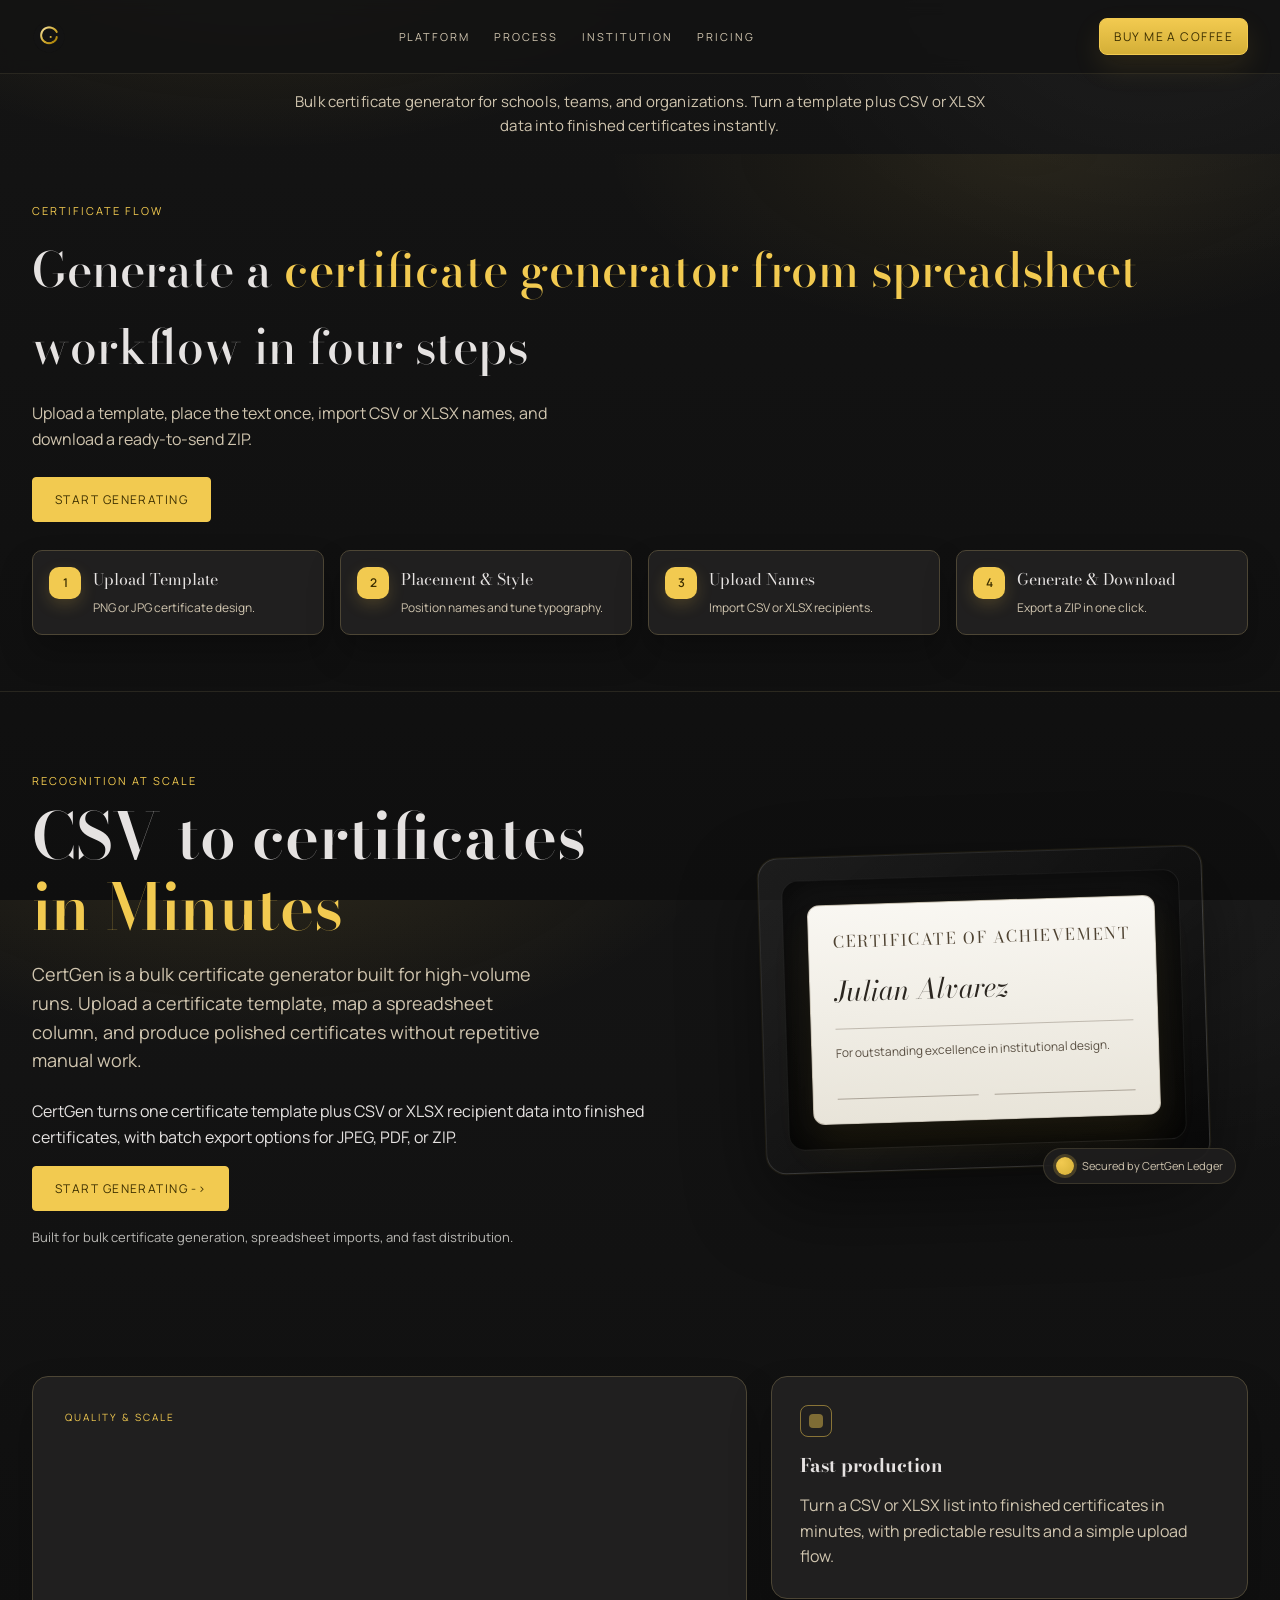
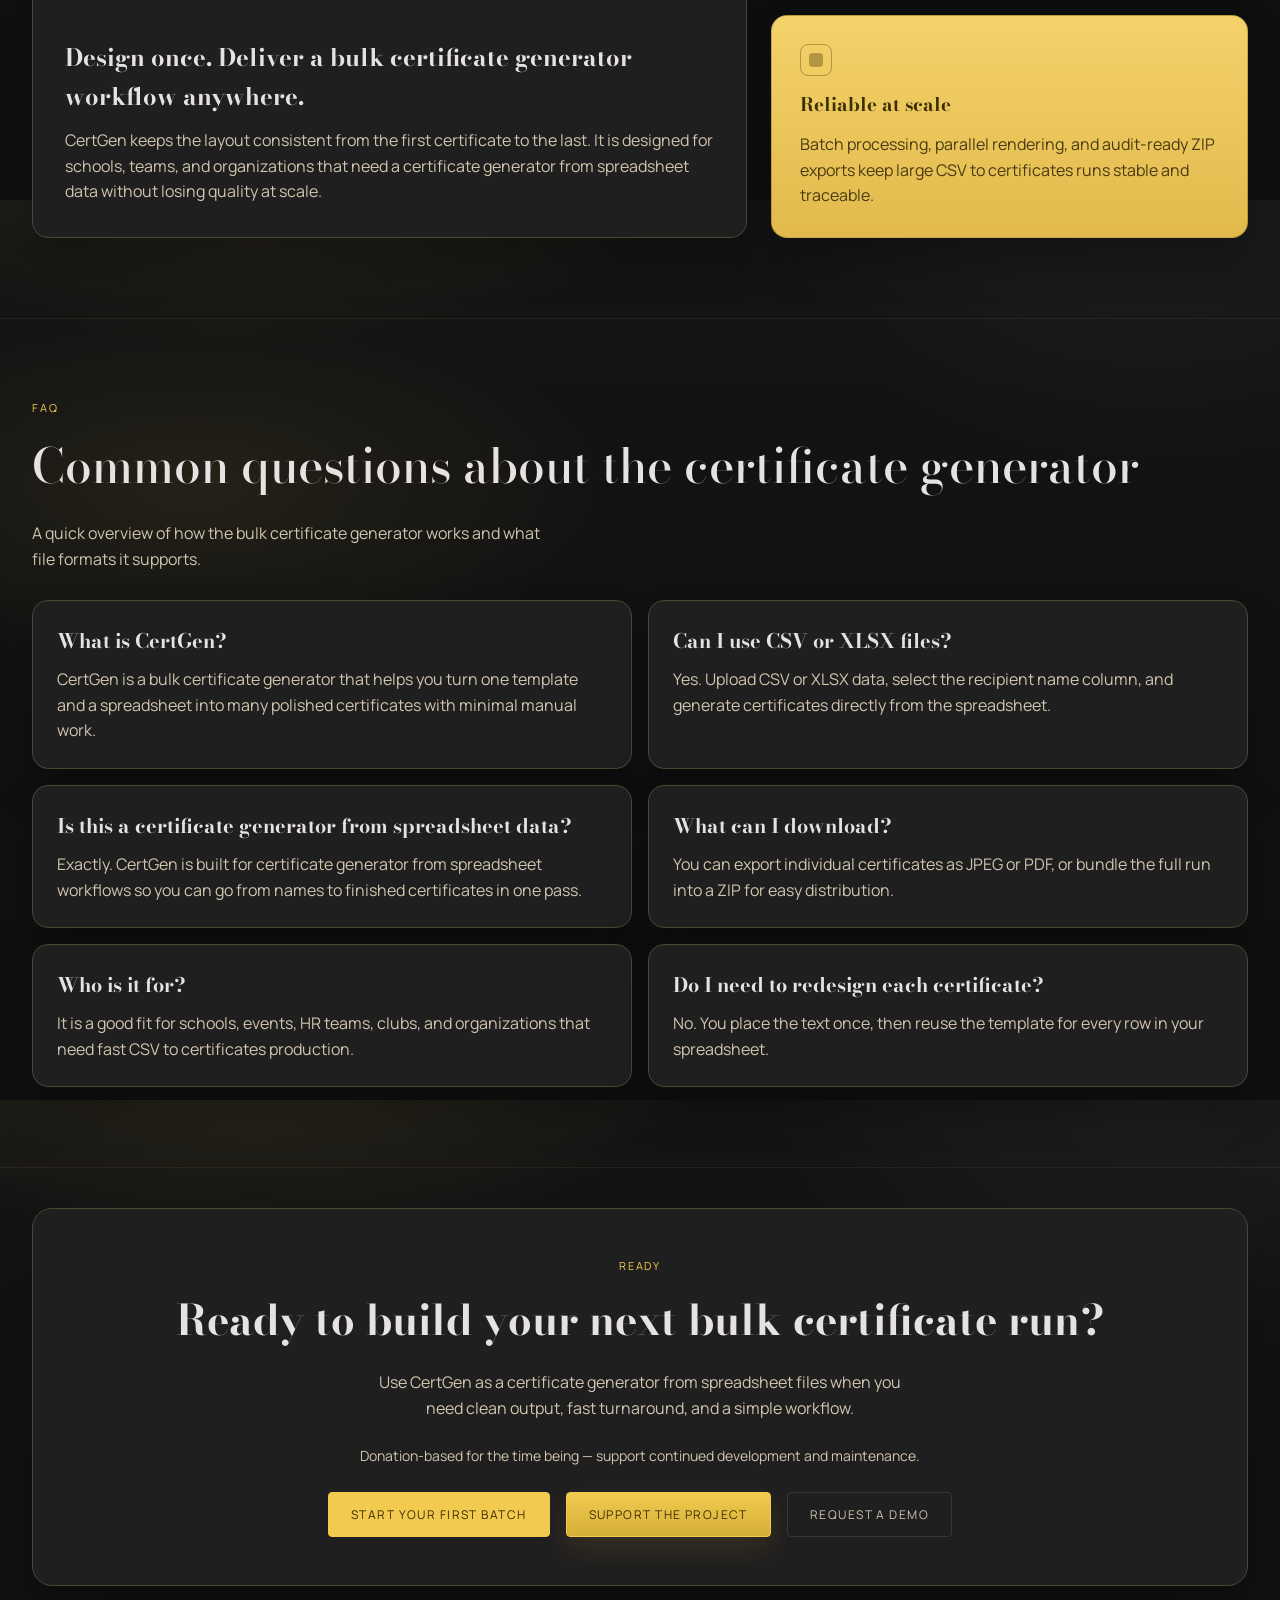
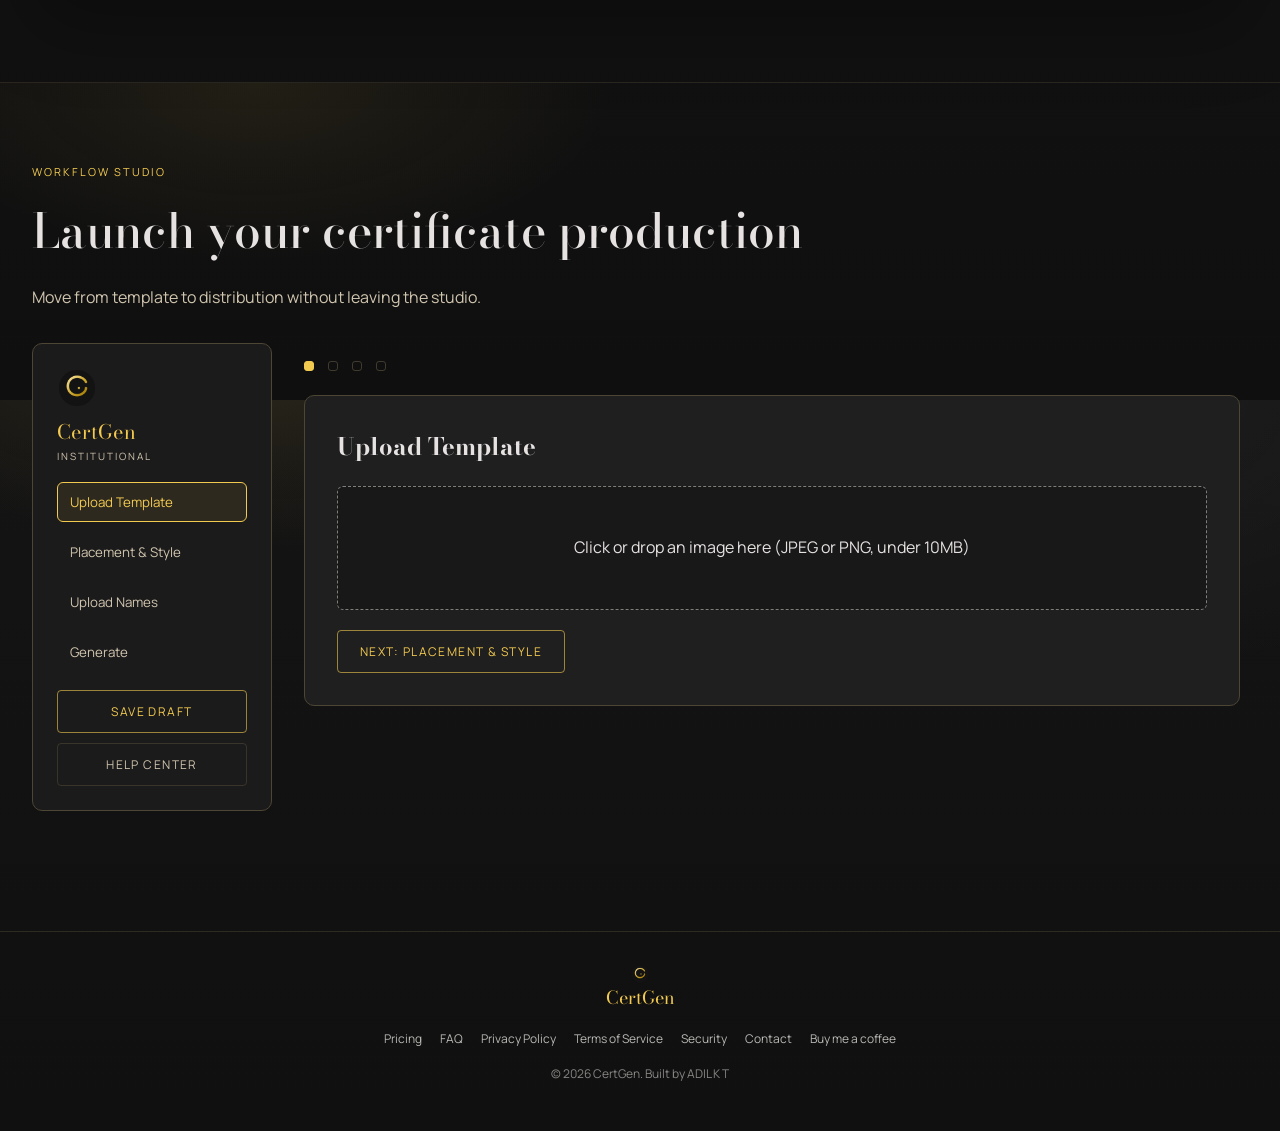
==== commit a353ce83: "Simplying commiting to avoid github action disabling" ====
--- a/frontend/index.html
+++ b/frontend/index.html
@@ -1,24 +1,28 @@
 <!doctype html>
 <html lang="en">
-	<head>
-		<meta charset="utf-8" />
-		<meta name="viewport" content="width=device-width,initial-scale=1" />
-		<title>CertGen | Bulk Certificate Generator from CSV or XLSX</title>
-		<meta name="description" content="Generate professional certificates in bulk from templates and spreadsheets. Upload a certificate design, place names, and export JPEG, PDF, or ZIP files fast." />
-		<meta name="robots" content="index,follow" />
-		<link rel="canonical" href="https://certgen-pro.netlify.app/" />
-		<meta property="og:type" content="website" />
-		<meta property="og:site_name" content="CertGen" />
-		<meta property="og:title" content="CertGen | Bulk Certificate Generator from CSV or XLSX" />
-		<meta property="og:description" content="Generate professional certificates in bulk from templates and spreadsheets. Upload a certificate design, place names, and export JPEG, PDF, or ZIP files fast." />
-		<meta property="og:url" content="https://certgen-pro.netlify.app/" />
-		<meta property="og:image" content="https://certgen-pro.netlify.app/assets/logo.png" />
-		<meta property="twitter:card" content="summary_large_image" />
-		<meta property="twitter:title" content="CertGen | Bulk Certificate Generator from CSV or XLSX" />
-		<meta property="twitter:description" content="Generate professional certificates in bulk from templates and spreadsheets. Upload a certificate design, place names, and export JPEG, PDF, or ZIP files fast." />
-		<meta property="twitter:image" content="https://certgen-pro.netlify.app/assets/logo.png" />
-		<link rel="alternate" type="text/plain" href="llms.txt" title="LLMs.txt" />
-		<script type="application/ld+json">
+
+<head>
+	<meta charset="utf-8" />
+	<meta name="viewport" content="width=device-width,initial-scale=1" />
+	<title>CertGen | Bulk Certificate Generator from CSV or XLSX</title>
+	<meta name="description"
+		content="Generate professional certificates in bulk from templates and spreadsheets. Upload a certificate design, place names, and export JPEG, PDF, or ZIP files fast." />
+	<meta name="robots" content="index,follow" />
+	<link rel="canonical" href="https://certgen-pro.netlify.app/" />
+	<meta property="og:type" content="website" />
+	<meta property="og:site_name" content="CertGen" />
+	<meta property="og:title" content="CertGen | Bulk Certificate Generator from CSV or XLSX" />
+	<meta property="og:description"
+		content="Generate professional certificates in bulk from templates and spreadsheets. Upload a certificate design, place names, and export JPEG, PDF, or ZIP files fast." />
+	<meta property="og:url" content="https://certgen-pro.netlify.app/" />
+	<meta property="og:image" content="https://certgen-pro.netlify.app/assets/logo.png" />
+	<meta property="twitter:card" content="summary_large_image" />
+	<meta property="twitter:title" content="CertGen | Bulk Certificate Generator from CSV or XLSX" />
+	<meta property="twitter:description"
+		content="Generate professional certificates in bulk from templates and spreadsheets. Upload a certificate design, place names, and export JPEG, PDF, or ZIP files fast." />
+	<meta property="twitter:image" content="https://certgen-pro.netlify.app/assets/logo.png" />
+	<link rel="alternate" type="text/plain" href="llms.txt" title="LLMs.txt" />
+	<script type="application/ld+json">
 		{
 		  "@context": "https://schema.org",
 		  "@graph": [
@@ -109,450 +113,499 @@
 		  ]
 		}
 		</script>
-		<link rel="preconnect" href="https://fonts.gstatic.com" crossorigin>
-		<link href="https://fonts.googleapis.com/css2?family=Bodoni+Moda:wght@400;500;600&family=Manrope:wght@400;500;600&display=swap" rel="stylesheet">
-		<link rel="stylesheet" href="css/main.css">
-			<link rel="icon" href="assets/favicon.png" type="image/png">
-			<link rel="apple-touch-icon" href="assets/favicon.png">
-			<meta name="theme-color" content="#f2ca50">
-	</head>
-	<body>
-		<header class="site-header">
-			<div class="nav">
-				<div class="brand-mark"><img src="assets/logo.png" alt="CertGen" class="brand-logo" /></div>
-				<nav class="nav-links" aria-label="Primary">
-					<a href="#platform">Platform</a>
-					<a href="#process">Process</a>
-					<a href="#institution">Institution</a>
-					<a href="#pricing">Pricing</a>
-				</nav>
-				<a class="btn donate nav-cta" href="https://www.buymeacoffee.com/a_k_t_16" target="_blank" rel="noopener" aria-label="Support the project on Buy Me a Coffee">Buy me a coffee</a>
-			</div>
-		</header>
-
-		<main class="page">
-			<section class="tagline-banner">
-				<div class="container">
-					<p class="tagline">Bulk certificate generator for schools, teams, and organizations. Turn a template plus CSV or XLSX data into finished certificates instantly.</p>
-				</div>
-			</section>
-
-			<section class="workflow-section" id="process">
-				<div class="container">
-					<div class="process-header">
+	<link rel="preconnect" href="https://fonts.gstatic.com" crossorigin>
+	<link
+		href="https://fonts.googleapis.com/css2?family=Bodoni+Moda:wght@400;500;600&family=Manrope:wght@400;500;600&display=swap"
+		rel="stylesheet">
+	<link rel="stylesheet" href="css/main.css">
+	<link rel="icon" href="assets/favicon.png" type="image/png">
+	<link rel="apple-touch-icon" href="assets/favicon.png">
+	<meta name="theme-color" content="#f2ca50">
+</head>
+
+<body>
+	<header class="site-header">
+		<div class="nav">
+			<div class="brand-mark"><img src="assets/logo.png" alt="CertGen" class="brand-logo" /></div>
+			<nav class="nav-links" aria-label="Primary">
+				<a href="#platform">Platform</a>
+				<a href="#process">Process</a>
+				<a href="#institution">Institution</a>
+				<a href="#pricing">Pricing</a>
+			</nav>
+			<a class="btn donate nav-cta" href="https://www.buymeacoffee.com/a_k_t_16" target="_blank" rel="noopener"
+				aria-label="Support the project on Buy Me a Coffee">Buy me a coffee</a>
+		</div>
+	</header>
+
+	<main class="page">
+		<section class="tagline-banner">
+			<div class="container">
+				<p class="tagline">Bulk certificate generator for schools, teams, and organizations. Turn a template
+					plus CSV or XLSX data into finished certificates instantly.</p>
+			</div>
+		</section>
+
+		<section class="workflow-section" id="process">
+			<div class="container">
+				<div class="process-header">
+					<div>
+						<div class="section-kicker">CERTIFICATE FLOW</div>
+						<h2 class="section-title">Generate a <span class="accent">certificate generator from
+								spreadsheet</span> workflow in four steps</h2>
+						<p class="section-subtitle">Upload a template, place the text once, import CSV or XLSX names,
+							and download a ready-to-send ZIP.</p>
+					</div>
+					<a class="btn primary" href="#workflow-app">Start Generating</a>
+				</div>
+				<div class="process-steps" aria-label="Certificate generation steps">
+					<div class="process-step">
+						<div class="process-num">1</div>
 						<div>
-							<div class="section-kicker">CERTIFICATE FLOW</div>
-							<h2 class="section-title">Generate a <span class="accent">certificate generator from spreadsheet</span> workflow in four steps</h2>
-							<p class="section-subtitle">Upload a template, place the text once, import CSV or XLSX names, and download a ready-to-send ZIP.</p>
+							<div class="process-title">Upload Template</div>
+							<p class="process-desc">PNG or JPG certificate design.</p>
 						</div>
-						<a class="btn primary" href="#workflow-app">Start Generating</a>
-					</div>
-					<div class="process-steps" aria-label="Certificate generation steps">
-						<div class="process-step">
-							<div class="process-num">1</div>
-							<div>
-								<div class="process-title">Upload Template</div>
-								<p class="process-desc">PNG or JPG certificate design.</p>
-							</div>
+					</div>
+					<div class="process-step">
+						<div class="process-num">2</div>
+						<div>
+							<div class="process-title">Placement &amp; Style</div>
+							<p class="process-desc">Position names and tune typography.</p>
 						</div>
-						<div class="process-step">
-							<div class="process-num">2</div>
-							<div>
-								<div class="process-title">Placement &amp; Style</div>
-								<p class="process-desc">Position names and tune typography.</p>
-							</div>
+					</div>
+					<div class="process-step">
+						<div class="process-num">3</div>
+						<div>
+							<div class="process-title">Upload Names</div>
+							<p class="process-desc">Import CSV or XLSX recipients.</p>
 						</div>
-						<div class="process-step">
-							<div class="process-num">3</div>
-							<div>
-								<div class="process-title">Upload Names</div>
-								<p class="process-desc">Import CSV or XLSX recipients.</p>
-							</div>
+					</div>
+					<div class="process-step">
+						<div class="process-num">4</div>
+						<div>
+							<div class="process-title">Generate &amp; Download</div>
+							<p class="process-desc">Export a ZIP in one click.</p>
 						</div>
-						<div class="process-step">
-							<div class="process-num">4</div>
-							<div>
-								<div class="process-title">Generate &amp; Download</div>
-								<p class="process-desc">Export a ZIP in one click.</p>
-							</div>
-						</div>
-					</div>
-				</div>
-			</section>
-
-			<section class="hero" id="platform">
-				<div class="container hero-grid">
-					<div class="hero-copy">
-						<div class="section-kicker">RECOGNITION AT SCALE</div>
-						<h1 class="hero-title">
-							CSV to certificates<br>
-							<span class="hero-accent">in Minutes</span>
-						</h1>
-						<p class="hero-sub">
-							CertGen is a bulk certificate generator built for high-volume runs. Upload a certificate template, map a spreadsheet column, and produce polished certificates without repetitive manual work.
-						</p>
-						<p class="hero-answer">
-							CertGen turns one certificate template plus CSV or XLSX recipient data into finished certificates, with batch export options for JPEG, PDF, or ZIP.
-						</p>
-						<div class="hero-actions">
-							<a class="btn primary" href="#workflow-app">Start Generating -&gt;</a>
-						</div>
-						<div class="hero-footnote">Built for bulk certificate generation, spreadsheet imports, and fast distribution.</div>
-					</div>
-					<div class="hero-visual" aria-hidden="true">
-						<div class="visual-frame">
-							<div class="visual-glass">
-								<div class="certificate-card">
-									<div class="certificate-title">Certificate of Achievement</div>
-									<div class="certificate-name">James Smith</div>
-									<div class="certificate-line"></div>
-									<div class="certificate-body">For outstanding excellence in institutional design.</div>
-									<div class="certificate-signatures">
-										<div class="signature"></div>
-										<div class="signature"></div>
-									</div>
+					</div>
+				</div>
+			</div>
+		</section>
+
+		<section class="hero" id="platform">
+			<div class="container hero-grid">
+				<div class="hero-copy">
+					<div class="section-kicker">RECOGNITION AT SCALE</div>
+					<h1 class="hero-title">
+						CSV to certificates<br>
+						<span class="hero-accent">in Minutes</span>
+					</h1>
+					<p class="hero-sub">
+						CertGen is a bulk certificate generator built for high-volume runs. Upload a certificate
+						template, map a spreadsheet column, and produce polished certificates without repetitive manual
+						work.
+					</p>
+					<p class="hero-answer">
+						CertGen turns one certificate template plus CSV or XLSX recipient data into finished
+						certificates, with batch export options for JPEG, PDF, or ZIP.
+					</p>
+					<div class="hero-actions">
+						<a class="btn primary" href="#workflow-app">Start Generating -&gt;</a>
+					</div>
+					<div class="hero-footnote">Built for bulk certificate generation, spreadsheet imports, and fast
+						distribution.</div>
+				</div>
+				<div class="hero-visual" aria-hidden="true">
+					<div class="visual-frame">
+						<div class="visual-glass">
+							<div class="certificate-card">
+								<div class="certificate-title">Certificate of Achievement</div>
+								<div class="certificate-name">Julian Alvarez</div>
+								<div class="certificate-line"></div>
+								<div class="certificate-body">For outstanding excellence in institutional design.</div>
+								<div class="certificate-signatures">
+									<div class="signature"></div>
+									<div class="signature"></div>
 								</div>
 							</div>
 						</div>
-						<div class="ledger-badge">
-							<div class="ledger-dot"></div>
-							Secured by CertGen Ledger
+					</div>
+					<div class="ledger-badge">
+						<div class="ledger-dot"></div>
+						Secured by CertGen Ledger
+					</div>
+				</div>
+			</div>
+		</section>
+
+		<section class="feature-section" id="institution">
+			<div class="container feature-grid">
+				<div class="feature-card large">
+					<div class="feature-tag">QUALITY &amp; SCALE</div>
+					<h2>Design once. Deliver a bulk certificate generator workflow anywhere.</h2>
+					<p>CertGen keeps the layout consistent from the first certificate to the last. It is designed for
+						schools, teams, and organizations that need a certificate generator from spreadsheet data
+						without losing quality at scale.</p>
+				</div>
+				<div class="feature-stack">
+					<div class="feature-card">
+						<div class="feature-icon"></div>
+						<h3>Fast production</h3>
+						<p>Turn a CSV or XLSX list into finished certificates in minutes, with predictable results and a
+							simple upload flow.</p>
+					</div>
+					<div class="feature-card gold">
+						<div class="feature-icon dark"></div>
+						<h3>Reliable at scale</h3>
+						<p>Batch processing, parallel rendering, and audit-ready ZIP exports keep large CSV to
+							certificates runs stable and traceable.</p>
+					</div>
+				</div>
+			</div>
+		</section>
+
+		<section class="faq-section" id="faq">
+			<div class="container">
+				<div class="section-kicker">FAQ</div>
+				<h2 class="section-title">Common questions about the certificate generator</h2>
+				<p class="section-subtitle">A quick overview of how the bulk certificate generator works and what file
+					formats it supports.</p>
+				<div class="faq-grid">
+					<article class="faq-card">
+						<h3>What is CertGen?</h3>
+						<p>CertGen is a bulk certificate generator that helps you turn one template and a spreadsheet
+							into many polished certificates with minimal manual work.</p>
+					</article>
+					<article class="faq-card">
+						<h3>Can I use CSV or XLSX files?</h3>
+						<p>Yes. Upload CSV or XLSX data, select the recipient name column, and generate certificates
+							directly from the spreadsheet.</p>
+					</article>
+					<article class="faq-card">
+						<h3>Is this a certificate generator from spreadsheet data?</h3>
+						<p>Exactly. CertGen is built for certificate generator from spreadsheet workflows so you can go
+							from names to finished certificates in one pass.</p>
+					</article>
+					<article class="faq-card">
+						<h3>What can I download?</h3>
+						<p>You can export individual certificates as JPEG or PDF, or bundle the full run into a ZIP for
+							easy distribution.</p>
+					</article>
+					<article class="faq-card">
+						<h3>Who is it for?</h3>
+						<p>It is a good fit for schools, events, HR teams, clubs, and organizations that need fast CSV
+							to certificates production.</p>
+					</article>
+					<article class="faq-card">
+						<h3>Do I need to redesign each certificate?</h3>
+						<p>No. You place the text once, then reuse the template for every row in your spreadsheet.</p>
+					</article>
+				</div>
+			</div>
+		</section>
+
+
+		<section class="cta-section" id="pricing">
+			<div class="container">
+				<div class="cta-card">
+					<div class="section-kicker">READY</div>
+					<h2>Ready to build your next bulk certificate run?</h2>
+					<p>Use CertGen as a certificate generator from spreadsheet files when you need clean output, fast
+						turnaround, and a simple workflow.</p>
+					<p class="donation-note">Donation-based for the time being — support continued development and
+						maintenance.</p>
+					<div class="cta-actions">
+						<a class="btn primary" href="#workflow-app">Start Your First Batch</a>
+						<a class="btn donate" href="https://www.buymeacoffee.com/a_k_t_16" target="_blank"
+							rel="noopener" aria-label="Support the project on Buy Me a Coffee">Support the project</a>
+						<a class="btn ghost" href="#workflow-app">Request a Demo</a>
+					</div>
+				</div>
+			</div>
+		</section>
+
+		<section id="workflow-app" class="app-shell">
+			<div class="container app-intro">
+				<div class="section-kicker">WORKFLOW STUDIO</div>
+				<h2 class="section-title">Launch your certificate production</h2>
+				<p class="section-subtitle">Move from template to distribution without leaving the studio.</p>
+			</div>
+
+			<!-- Page layout: left sidebar and content column -->
+			<div class="layout">
+				<aside class="sidebar" role="navigation" aria-label="Workflow">
+					<div class="brand">
+						<img src="assets/logo.png" alt="CertGen" class="sidebar-logo" />
+						<div class="brand-title">CertGen</div>
+						<div class="brand-sub">INSTITUTIONAL</div>
+					</div>
+					<nav class="side-nav">
+						<button class="side-item active">Upload Template</button>
+						<button class="side-item">Placement &amp; Style</button>
+						<button class="side-item">Upload Names</button>
+						<button class="side-item">Generate</button>
+					</nav>
+					<div class="side-actions">
+						<button class="btn">Save Draft</button>
+						<button class="btn ghost">Help Center</button>
+					</div>
+				</aside>
+
+				<div class="content">
+					<div id="step-indicator">
+						<div class="indicator-line">
+							<div class="marker active"><span>Template</span></div>
+							<div class="marker"><span>Placement &amp; Style</span></div>
+							<div class="marker"><span>Names</span></div>
+							<div class="marker"><span>Generate</span></div>
 						</div>
 					</div>
-				</div>
-			</section>
-
-			<section class="feature-section" id="institution">
-				<div class="container feature-grid">
-					<div class="feature-card large">
-						<div class="feature-tag">QUALITY &amp; SCALE</div>
-						<h2>Design once. Deliver a bulk certificate generator workflow anywhere.</h2>
-						<p>CertGen keeps the layout consistent from the first certificate to the last. It is designed for schools, teams, and organizations that need a certificate generator from spreadsheet data without losing quality at scale.</p>
-					</div>
-					<div class="feature-stack">
-						<div class="feature-card">
-							<div class="feature-icon"></div>
-							<h3>Fast production</h3>
-							<p>Turn a CSV or XLSX list into finished certificates in minutes, with predictable results and a simple upload flow.</p>
-						</div>
-						<div class="feature-card gold">
-							<div class="feature-icon dark"></div>
-							<h3>Reliable at scale</h3>
-							<p>Batch processing, parallel rendering, and audit-ready ZIP exports keep large CSV to certificates runs stable and traceable.</p>
-						</div>
-					</div>
-				</div>
-			</section>
-
-			<section class="faq-section" id="faq">
-				<div class="container">
-					<div class="section-kicker">FAQ</div>
-					<h2 class="section-title">Common questions about the certificate generator</h2>
-					<p class="section-subtitle">A quick overview of how the bulk certificate generator works and what file formats it supports.</p>
-					<div class="faq-grid">
-						<article class="faq-card">
-							<h3>What is CertGen?</h3>
-							<p>CertGen is a bulk certificate generator that helps you turn one template and a spreadsheet into many polished certificates with minimal manual work.</p>
-						</article>
-						<article class="faq-card">
-							<h3>Can I use CSV or XLSX files?</h3>
-							<p>Yes. Upload CSV or XLSX data, select the recipient name column, and generate certificates directly from the spreadsheet.</p>
-						</article>
-						<article class="faq-card">
-							<h3>Is this a certificate generator from spreadsheet data?</h3>
-							<p>Exactly. CertGen is built for certificate generator from spreadsheet workflows so you can go from names to finished certificates in one pass.</p>
-						</article>
-						<article class="faq-card">
-							<h3>What can I download?</h3>
-							<p>You can export individual certificates as JPEG or PDF, or bundle the full run into a ZIP for easy distribution.</p>
-						</article>
-						<article class="faq-card">
-							<h3>Who is it for?</h3>
-							<p>It is a good fit for schools, events, HR teams, clubs, and organizations that need fast CSV to certificates production.</p>
-						</article>
-						<article class="faq-card">
-							<h3>Do I need to redesign each certificate?</h3>
-							<p>No. You place the text once, then reuse the template for every row in your spreadsheet.</p>
-						</article>
-					</div>
-				</div>
-			</section>
-
-
-			<section class="cta-section" id="pricing">
-				<div class="container">
-					<div class="cta-card">
-						<div class="section-kicker">READY</div>
-						<h2>Ready to build your next bulk certificate run?</h2>
-						<p>Use CertGen as a certificate generator from spreadsheet files when you need clean output, fast turnaround, and a simple workflow.</p>
-						<p class="donation-note">Donation-based for the time being — support continued development and maintenance.</p>
-						<div class="cta-actions">
-							<a class="btn primary" href="#workflow-app">Start Your First Batch</a>
-							<a class="btn donate" href="https://www.buymeacoffee.com/a_k_t_16" target="_blank" rel="noopener" aria-label="Support the project on Buy Me a Coffee">Support the project</a>
-							<a class="btn ghost" href="#workflow-app">Request a Demo</a>
-						</div>
-					</div>
-				</div>
-			</section>
-
-			<section id="workflow-app" class="app-shell">
-				<div class="container app-intro">
-					<div class="section-kicker">WORKFLOW STUDIO</div>
-					<h2 class="section-title">Launch your certificate production</h2>
-					<p class="section-subtitle">Move from template to distribution without leaving the studio.</p>
-				</div>
-
-				<!-- Page layout: left sidebar and content column -->
-				<div class="layout">
-					<aside class="sidebar" role="navigation" aria-label="Workflow">
-						<div class="brand">
-							<img src="assets/logo.png" alt="CertGen" class="sidebar-logo" />
-							<div class="brand-title">CertGen</div>
-							<div class="brand-sub">INSTITUTIONAL</div>
-						</div>
-						<nav class="side-nav">
-							<button class="side-item active">Upload Template</button>
-							<button class="side-item">Placement &amp; Style</button>
-							<button class="side-item">Upload Names</button>
-							<button class="side-item">Generate</button>
-						</nav>
-						<div class="side-actions">
-							<button class="btn">Save Draft</button>
-							<button class="btn ghost">Help Center</button>
-						</div>
-					</aside>
-
-					<div class="content">
-						<div id="step-indicator">
-							<div class="indicator-line">
-								<div class="marker active"><span>Template</span></div>
-								<div class="marker"><span>Placement &amp; Style</span></div>
-								<div class="marker"><span>Names</span></div>
-								<div class="marker"><span>Generate</span></div>
+
+					<div class="app-main">
+						<section id="step-1" class="step">
+							<div class="step-number">1</div>
+							<div class="card">
+								<h2>Upload Template</h2>
+								<div id="template-drop-zone" class="upload-zone">Click or drop an image here (JPEG or
+									PNG, under 10MB)</div>
+								<input id="template-input" type="file" accept="image/jpeg,image/png"
+									style="display:none" />
+								<div id="template-info" class="info" style="display:none"></div>
+								<div id="template-warning" class="upload-warning" style="display:none"></div>
+								<div class="actions"><button class="btn" id="to-step-2">Next: Placement &amp;
+										Style</button></div>
 							</div>
-						</div>
-
-						<div class="app-main">
-			<section id="step-1" class="step">
-				<div class="step-number">1</div>
-				<div class="card">
-					<h2>Upload Template</h2>
-					<div id="template-drop-zone" class="upload-zone">Click or drop an image here (JPEG or PNG, under 10MB)</div>
-					<input id="template-input" type="file" accept="image/jpeg,image/png" style="display:none" />
-					<div id="template-info" class="info" style="display:none"></div>
-					<div id="template-warning" class="upload-warning" style="display:none"></div>
-					<div class="actions"><button class="btn" id="to-step-2">Next: Placement &amp; Style</button></div>
-				</div>
-			</section>
-
-			<section id="step-2" class="step" style="display:none">
-				<div class="step-number">2</div>
-				<div class="card">
-					<h2>Placement &amp; Style</h2>
-					<div class="place-style-grid">
-						<div class="place-panel">
-							<div class="coord-panel">
-								<div class="coord-item"><span class="coord-label">X</span> <span id="coord-x">0 px</span></div>
-								<div class="coord-item"><span class="coord-label">Y</span> <span id="coord-y">0 px</span></div>
-								<label class="snap-label"><input id="snap-toggle" type="checkbox" /> Snap 10px</label>
-							</div>
-							<div id="live-preview">
-								<canvas id="preview-canvas" width="400" height="250"></canvas>
-								<div class="preview-controls">
-									<button id="preview-zoom" title="Open larger preview">🔍</button>
-									<button id="preview-fullscreen" title="Fullscreen preview">⛶</button>
-								</div>
-							</div>
-							<div id="position-display">X: 50.0%  Y: 58.0%</div>
-							<div id="text-toolbar" class="text-toolbar" aria-hidden="false">
-								<div class="toolbar-group">
-									<div class="toolbar-label">Style</div>
-									<div class="toolbar-controls">
-										<button id="toolbar-bold" class="toolbar-btn" title="Bold" aria-pressed="false">
-											<span class="toolbar-icon">B</span>
-											<span class="toolbar-text">Bold</span>
-										</button>
-										<button id="toolbar-italic" class="toolbar-btn" title="Italic" aria-pressed="false">
-											<span class="toolbar-icon">I</span>
-											<span class="toolbar-text">Italic</span>
-										</button>
+						</section>
+
+						<section id="step-2" class="step" style="display:none">
+							<div class="step-number">2</div>
+							<div class="card">
+								<h2>Placement &amp; Style</h2>
+								<div class="place-style-grid">
+									<div class="place-panel">
+										<div class="coord-panel">
+											<div class="coord-item"><span class="coord-label">X</span> <span
+													id="coord-x">0 px</span></div>
+											<div class="coord-item"><span class="coord-label">Y</span> <span
+													id="coord-y">0 px</span></div>
+											<label class="snap-label"><input id="snap-toggle" type="checkbox" /> Snap
+												10px</label>
+										</div>
+										<div id="live-preview">
+											<canvas id="preview-canvas" width="400" height="250"></canvas>
+											<div class="preview-controls">
+												<button id="preview-zoom" title="Open larger preview">🔍</button>
+												<button id="preview-fullscreen" title="Fullscreen preview">⛶</button>
+											</div>
+										</div>
+										<div id="position-display">X: 50.0% Y: 58.0%</div>
+										<div id="text-toolbar" class="text-toolbar" aria-hidden="false">
+											<div class="toolbar-group">
+												<div class="toolbar-label">Style</div>
+												<div class="toolbar-controls">
+													<button id="toolbar-bold" class="toolbar-btn" title="Bold"
+														aria-pressed="false">
+														<span class="toolbar-icon">B</span>
+														<span class="toolbar-text">Bold</span>
+													</button>
+													<button id="toolbar-italic" class="toolbar-btn" title="Italic"
+														aria-pressed="false">
+														<span class="toolbar-icon">I</span>
+														<span class="toolbar-text">Italic</span>
+													</button>
+												</div>
+											</div>
+											<div class="toolbar-group">
+												<div class="toolbar-label">Size</div>
+												<div class="toolbar-controls">
+													<button id="toolbar-decrease" class="toolbar-btn"
+														title="Smaller">A-</button>
+													<span id="toolbar-size" class="toolbar-size">32pt</span>
+													<button id="toolbar-increase" class="toolbar-btn"
+														title="Larger">A+</button>
+												</div>
+											</div>
+											<div class="toolbar-group">
+												<div class="toolbar-label">Align</div>
+												<div class="toolbar-controls">
+													<button id="toolbar-align-left" class="toolbar-btn"
+														title="Align left" aria-pressed="false">Left</button>
+													<button id="toolbar-align-center" class="toolbar-btn active"
+														title="Align center" aria-pressed="true">Center</button>
+													<button id="toolbar-align-right" class="toolbar-btn"
+														title="Align right" aria-pressed="false">Right</button>
+												</div>
+											</div>
+										</div>
+									</div>
+									<div class="style-panel">
+										<div class="controls-row">
+											<div class="control">
+												<label class="label">Font</label>
+												<div id="font-cards" class="font-cards"></div>
+											</div>
+											<div class="control">
+												<label class="label">Size</label>
+												<div class="range-wrap">
+													<input id="font-size-slider" type="range" min="24" max="100"
+														value="64" />
+													<span id="font-size-value">64</span>
+												</div>
+											</div>
+											<div class="control">
+												<label class="label">Color</label>
+												<input id="font-color-picker" type="color" value="#C9A84C" />
+												<div class="color-swatches">
+													<button class="color-swatch" data-color="#C9A84C"
+														style="background:#C9A84C"></button>
+													<button class="color-swatch" data-color="#8B6F2E"
+														style="background:#8B6F2E"></button>
+													<button class="color-swatch" data-color="#ffffff"
+														style="background:#ffffff;border:1px solid #ddd"></button>
+													<button class="color-swatch" data-color="#0A3EA8"
+														style="background:#0A3EA8"></button>
+												</div>
+											</div>
+										</div>
+
+										<div class="control">
+											<label class="label">Output Format</label>
+											<div class="format-group" role="radiogroup" aria-label="Output format">
+												<label class="format-option">
+													<input type="radio" name="output-format" value="jpeg" checked />
+													<span class="format-card">
+														<span class="format-title">JPEG</span>
+														<span class="format-sub">One image per name</span>
+													</span>
+												</label>
+												<label class="format-option">
+													<input type="radio" name="output-format" value="pdf" />
+													<span class="format-card">
+														<span class="format-title">PDF</span>
+														<span class="format-sub">Print-ready files</span>
+													</span>
+												</label>
+												<label class="format-option">
+													<input type="radio" name="output-format" value="both" />
+													<span class="format-card">
+														<span class="format-title">Both</span>
+														<span class="format-sub">JPEG + PDF in folders</span>
+													</span>
+												</label>
+											</div>
+											<div id="output-format-hint" class="output-hint">Output: JPEG only</div>
+										</div>
+
+
 									</div>
 								</div>
-								<div class="toolbar-group">
-									<div class="toolbar-label">Size</div>
-									<div class="toolbar-controls">
-										<button id="toolbar-decrease" class="toolbar-btn" title="Smaller">A-</button>
-										<span id="toolbar-size" class="toolbar-size">32pt</span>
-										<button id="toolbar-increase" class="toolbar-btn" title="Larger">A+</button>
+								<div class="actions"><button class="btn" id="to-step-3">Next: Names</button></div>
+							</div>
+						</section>
+
+						<section id="step-3" class="step" style="display:none">
+							<div class="step-number">3</div>
+							<div class="card">
+								<h2>Upload Names</h2>
+								<div id="spreadsheet-drop-zone" class="upload-zone">Click or drop a CSV or XLSX file
+									here (under 5MB)</div>
+								<input id="spreadsheet-input" type="file" accept=".csv,.xlsx" style="display:none" />
+								<div style="text-align: center; margin-top: 1rem;">
+									<p style="margin: 0.5rem 0; color: #666; font-size: 0.9rem;">or</p>
+									<button type="button" id="try-sample-btn" class="btn secondary"
+										style="font-size: 0.9rem; padding: 0.5rem 1rem;">Try Sample File</button>
+								</div>
+								<div id="spreadsheet-warning" class="upload-warning" style="display:none"></div>
+								<div id="spreadsheet-info" class="info" style="display:none">
+									<div id="row-count"></div>
+									<!-- Upload success callout (filled by uploader.js) -->
+									<div id="upload-success" class="upload-success" style="display:none"></div>
+									<!-- Lightweight preview warnings (empty/duplicates in preview) -->
+									<div id="preview-warning" class="upload-warning" style="display:none"></div>
+									<label class="label">Column</label>
+									<select id="column-select"></select>
+									<div id="preview-table-wrap">
+										<table id="preview-table"></table>
 									</div>
 								</div>
-								<div class="toolbar-group">
-									<div class="toolbar-label">Align</div>
-									<div class="toolbar-controls">
-										<button id="toolbar-align-left" class="toolbar-btn" title="Align left" aria-pressed="false">Left</button>
-										<button id="toolbar-align-center" class="toolbar-btn active" title="Align center" aria-pressed="true">Center</button>
-										<button id="toolbar-align-right" class="toolbar-btn" title="Align right" aria-pressed="false">Right</button>
+								<div class="actions"><button class="btn" id="to-step-4">Next: Generate</button></div>
+							</div>
+						</section>
+
+						<section id="step-4" class="step" style="display:none">
+							<div class="step-number">4</div>
+							<div class="generate-grid">
+								<div class="card generate-panel">
+									<h2>Generate</h2>
+									<button class="btn big-cta" id="generate-btn">Generate My Certificates →</button>
+
+									<div id="progress-hero" class="progress-hero" style="display:none">
+										<div class="hero-badges">
+											<div class="badge files-badge"><span id="files-count">0</span> Files</div>
+											<div class="badge dpi-badge">300 DPI</div>
+										</div>
+										<div class="hero-percent"><span class="big-percent">0%</span></div>
+										<div class="hero-status">Rendering assets — <span id="eta">Estimating…</span>
+										</div>
+										<div id="traffic-warning" class="traffic-warning" style="display:none"
+											aria-live="polite">Experiencing high traffic, may be slow</div>
+										<div id="progress-bar-wrap" class="progress" style="display:none">
+											<div class="progress-outer">
+												<div class="progress-inner" style="width:0%"></div>
+											</div>
+											<div class="progress-text">0%</div>
+										</div>
+									</div>
+
+									<div id="result-area" style="display:none">
+										<div class="success">Certificates ready.</div>
+										<div class="actions">
+											<button class="btn" id="download-zip">Download ZIP</button>
+											<button class="btn" id="new-batch">Start new batch</button>
+										</div>
 									</div>
 								</div>
+
+								<aside class="card generate-preview-card" aria-label="Final preview">
+									<div class="preview-header">Final Preview</div>
+									<canvas id="generate-preview-canvas" width="400" height="250"></canvas>
+									<div class="preview-caption">Matches your placement and styling</div>
+								</aside>
 							</div>
-						</div>
-						<div class="style-panel">
-							<div class="controls-row">
-								<div class="control">
-									<label class="label">Font</label>
-									<div id="font-cards" class="font-cards"></div>
-								</div>
-								<div class="control">
-									<label class="label">Size</label>
-									<div class="range-wrap">
-										<input id="font-size-slider" type="range" min="24" max="100" value="64" />
-										<span id="font-size-value">64</span>
-									</div>
-								</div>
-								<div class="control">
-									<label class="label">Color</label>
-									<input id="font-color-picker" type="color" value="#C9A84C" />
-									<div class="color-swatches">
-										<button class="color-swatch" data-color="#C9A84C" style="background:#C9A84C"></button>
-										<button class="color-swatch" data-color="#8B6F2E" style="background:#8B6F2E"></button>
-										<button class="color-swatch" data-color="#ffffff" style="background:#ffffff;border:1px solid #ddd"></button>
-										<button class="color-swatch" data-color="#0A3EA8" style="background:#0A3EA8"></button>
-									</div>
-								</div>
-							</div>
-
-							<div class="control">
-								<label class="label">Output Format</label>
-								<div class="format-group" role="radiogroup" aria-label="Output format">
-									<label class="format-option">
-										<input type="radio" name="output-format" value="jpeg" checked />
-										<span class="format-card">
-											<span class="format-title">JPEG</span>
-											<span class="format-sub">One image per name</span>
-										</span>
-									</label>
-									<label class="format-option">
-										<input type="radio" name="output-format" value="pdf" />
-										<span class="format-card">
-											<span class="format-title">PDF</span>
-											<span class="format-sub">Print-ready files</span>
-										</span>
-									</label>
-									<label class="format-option">
-										<input type="radio" name="output-format" value="both" />
-										<span class="format-card">
-											<span class="format-title">Both</span>
-											<span class="format-sub">JPEG + PDF in folders</span>
-										</span>
-									</label>
-								</div>
-								<div id="output-format-hint" class="output-hint">Output: JPEG only</div>
-							</div>
-
-
-						</div>
-					</div>
-					<div class="actions"><button class="btn" id="to-step-3">Next: Names</button></div>
-				</div>
-			</section>
-
-			<section id="step-3" class="step" style="display:none">
-				<div class="step-number">3</div>
-				<div class="card">
-					<h2>Upload Names</h2>
-					<div id="spreadsheet-drop-zone" class="upload-zone">Click or drop a CSV or XLSX file here (under 5MB)</div>
-					<input id="spreadsheet-input" type="file" accept=".csv,.xlsx" style="display:none" />
-					<div style="text-align: center; margin-top: 1rem;">
-						<p style="margin: 0.5rem 0; color: #666; font-size: 0.9rem;">or</p>
-						<button type="button" id="try-sample-btn" class="btn secondary" style="font-size: 0.9rem; padding: 0.5rem 1rem;">Try Sample File</button>
-					</div>
-					<div id="spreadsheet-warning" class="upload-warning" style="display:none"></div>
-					<div id="spreadsheet-info" class="info" style="display:none">
-						<div id="row-count"></div>
-						<!-- Upload success callout (filled by uploader.js) -->
-						<div id="upload-success" class="upload-success" style="display:none"></div>
-						<!-- Lightweight preview warnings (empty/duplicates in preview) -->
-						<div id="preview-warning" class="upload-warning" style="display:none"></div>
-						<label class="label">Column</label>
-						<select id="column-select"></select>
-						<div id="preview-table-wrap">
-							<table id="preview-table"></table>
-						</div>
-					</div>
-					<div class="actions"><button class="btn" id="to-step-4">Next: Generate</button></div>
-				</div>
-			</section>
-
-			<section id="step-4" class="step" style="display:none">
-				<div class="step-number">4</div>
-				<div class="generate-grid">
-					<div class="card generate-panel">
-						<h2>Generate</h2>
-						<button class="btn big-cta" id="generate-btn">Generate My Certificates →</button>
-
-						<div id="progress-hero" class="progress-hero" style="display:none">
-							<div class="hero-badges">
-								<div class="badge files-badge"><span id="files-count">0</span> Files</div>
-								<div class="badge dpi-badge">300 DPI</div>
-							</div>
-							<div class="hero-percent"><span class="big-percent">0%</span></div>
-							<div class="hero-status">Rendering assets — <span id="eta">Estimating…</span></div>
-							<div id="traffic-warning" class="traffic-warning" style="display:none" aria-live="polite">Experiencing high traffic, may be slow</div>
-							<div id="progress-bar-wrap" class="progress" style="display:none">
-								<div class="progress-outer">
-									<div class="progress-inner" style="width:0%"></div>
-								</div>
-								<div class="progress-text">0%</div>
-							</div>
-						</div>
-
-						<div id="result-area" style="display:none">
-							<div class="success">Certificates ready.</div>
-							<div class="actions">
-								<button class="btn" id="download-zip">Download ZIP</button>
-								<button class="btn" id="new-batch">Start new batch</button>
-							</div>
-						</div>
-					</div>
-
-					<aside class="card generate-preview-card" aria-label="Final preview">
-						<div class="preview-header">Final Preview</div>
-						<canvas id="generate-preview-canvas" width="400" height="250"></canvas>
-						<div class="preview-caption">Matches your placement and styling</div>
-					</aside>
-				</div>
-			</section>
+						</section>
 					</div>
 
 				</div> <!-- /.content -->
 
 			</div> <!-- /.layout -->
-			</section>
-		</main>
-
-		<footer class="site-footer">
-			<div class="container footer-inner">
-				<div class="footer-brand" style="display: block;align-items: center;" ><img src="assets/logo.png" alt="CertGen" class="footer-logo" style="display: block;margin: 0 auto;" /> CertGen</div>
-				<div class="footer-links">
-					<a href="#pricing">Pricing</a>
-					<a href="#faq">FAQ</a>
-					<a href="privacy.html">Privacy Policy</a>
-					<a href="terms.html">Terms of Service</a>
-					<a href="security.html">Security</a>
-					<a href="#platform">Contact</a>
-					<a href="https://www.buymeacoffee.com/a_k_t_16" target="_blank" rel="noopener" aria-label="Support the project on Buy Me a Coffee">Buy me a coffee</a>
-				</div>
-					<div class="footer-note">© 2026 CertGen. Built by ADIL K T</div>
-			</div>
-		</footer>
-
-		<!-- Modal for enlarged preview -->
-		<div id="preview-modal" class="modal" aria-hidden="true">
-			<div class="modal-card">
-				<canvas id="modal-canvas"></canvas>
-				<div style="text-align:right;margin-top:8px;"><button id="modal-close" class="btn">Close</button></div>
-			</div>
+		</section>
+	</main>
+
+	<footer class="site-footer">
+		<div class="container footer-inner">
+			<div class="footer-brand" style="display: block;align-items: center;"><img src="assets/logo.png"
+					alt="CertGen" class="footer-logo" style="display: block;margin: 0 auto;" /> CertGen</div>
+			<div class="footer-links">
+				<a href="#pricing">Pricing</a>
+				<a href="#faq">FAQ</a>
+				<a href="privacy.html">Privacy Policy</a>
+				<a href="terms.html">Terms of Service</a>
+				<a href="security.html">Security</a>
+				<a href="#platform">Contact</a>
+				<a href="https://www.buymeacoffee.com/a_k_t_16" target="_blank" rel="noopener"
+					aria-label="Support the project on Buy Me a Coffee">Buy me a coffee</a>
+			</div>
+			<div class="footer-note">© 2026 CertGen. Built by ADIL K T</div>
 		</div>
-		<script type="module" src="js/app.js"></script>
-	</body>
-</html>
+	</footer>
+
+	<!-- Modal for enlarged preview -->
+	<div id="preview-modal" class="modal" aria-hidden="true">
+		<div class="modal-card">
+			<canvas id="modal-canvas"></canvas>
+			<div style="text-align:right;margin-top:8px;"><button id="modal-close" class="btn">Close</button></div>
+		</div>
+	</div>
+	<script type="module" src="js/app.js"></script>
+</body>
+
+</html>
